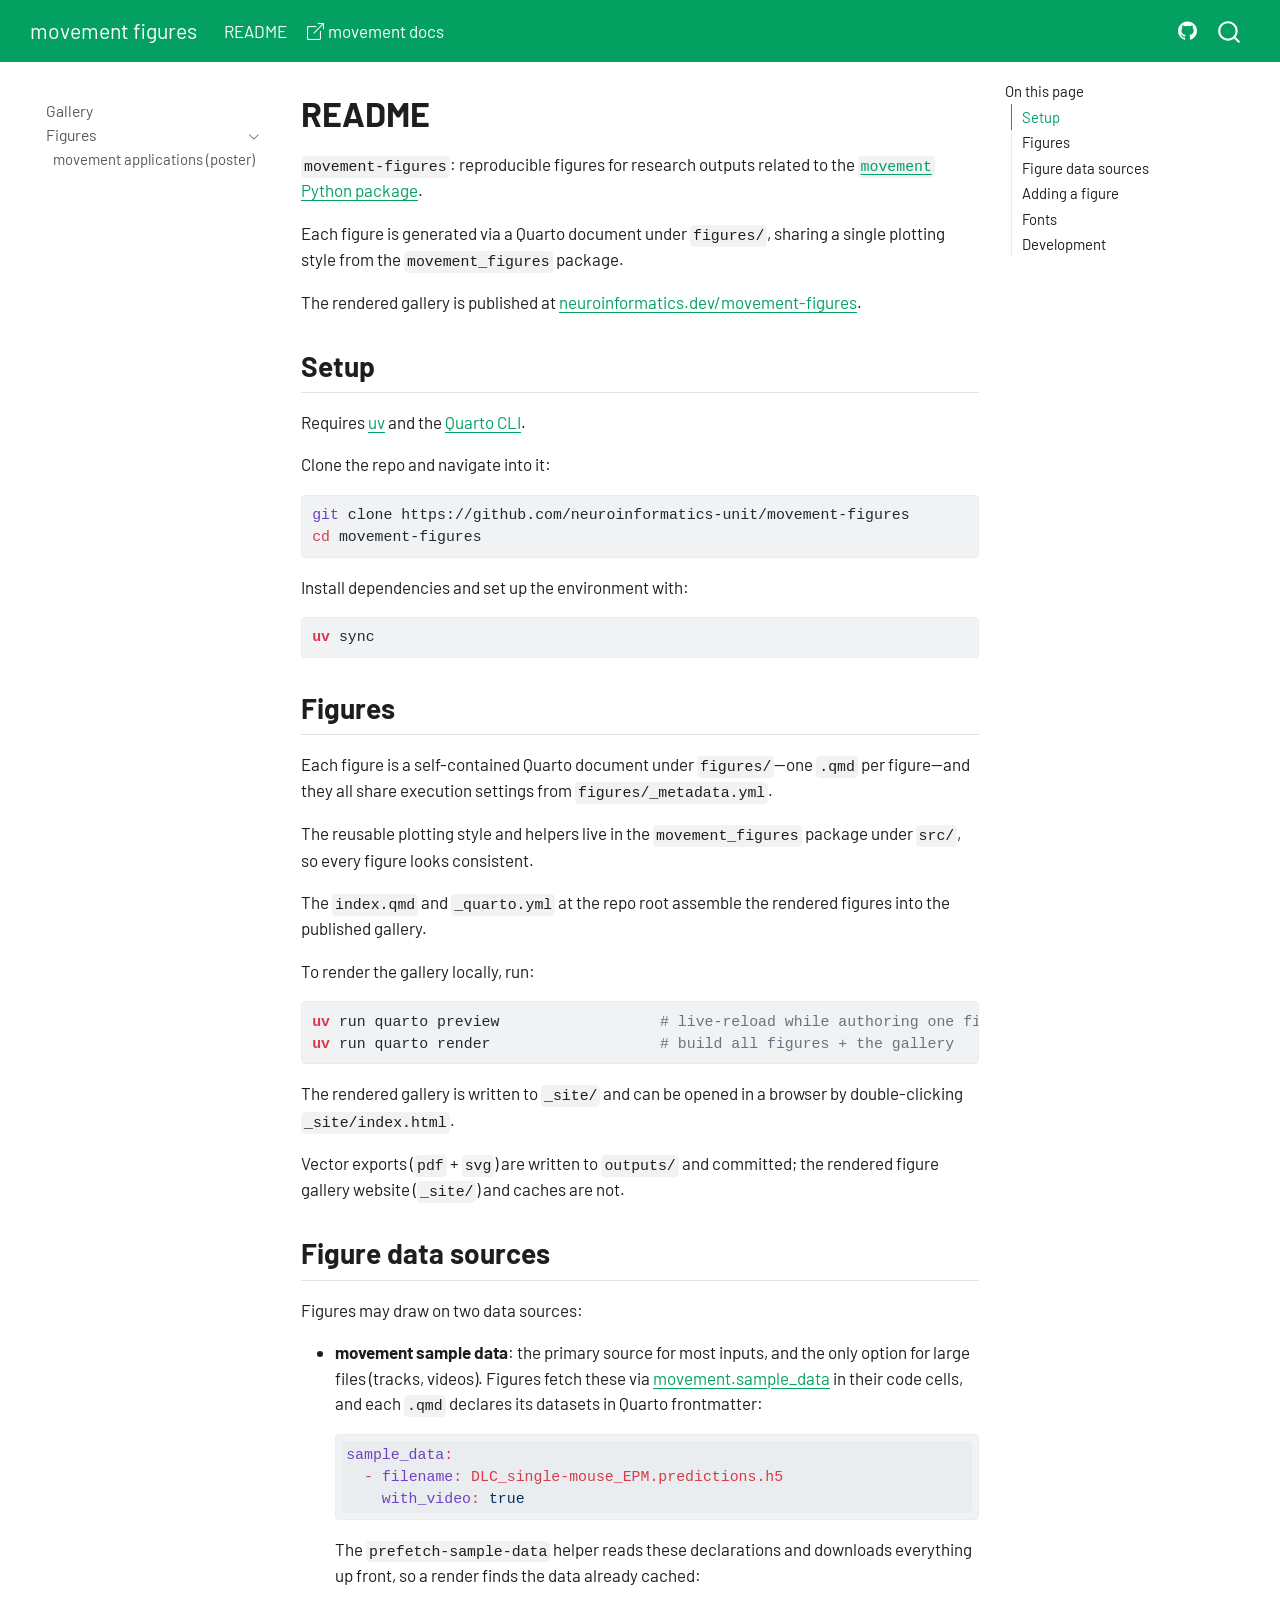
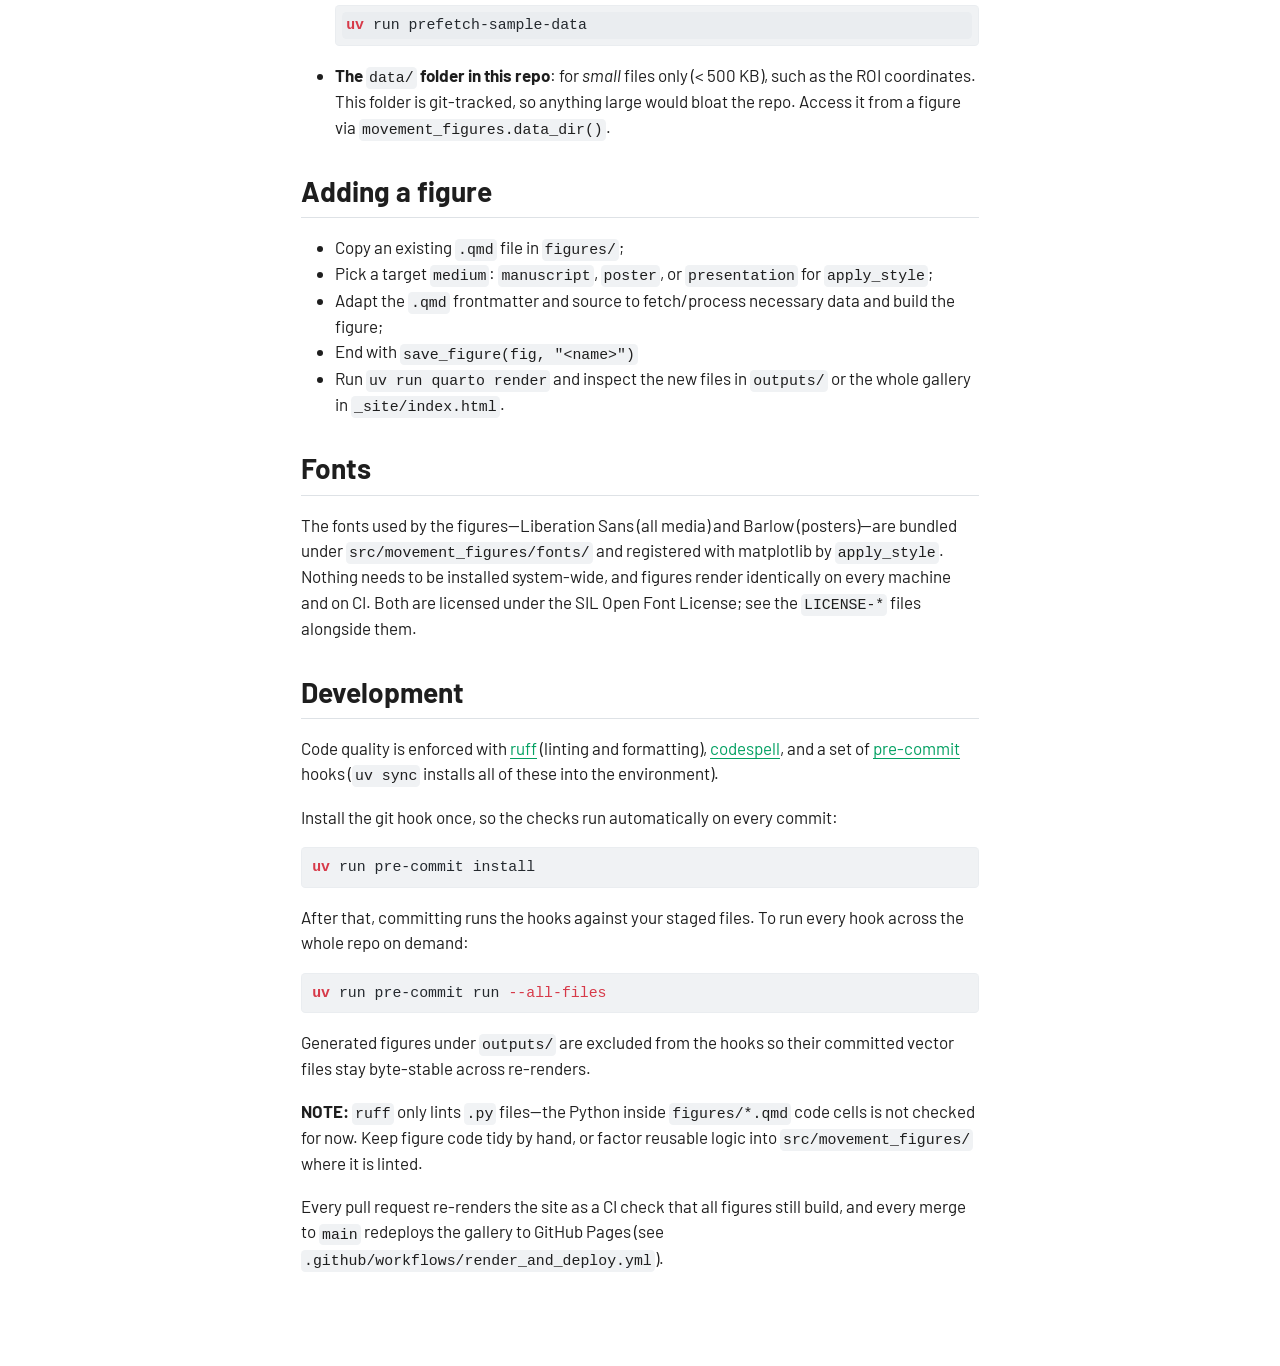
==== readme.html @ 50e4c235 "Built site for gh-pages" ====
<!DOCTYPE html>
<html xmlns="http://www.w3.org/1999/xhtml" lang="en" xml:lang="en"><head>

<meta charset="utf-8">
<meta name="generator" content="quarto-1.9.38">

<meta name="viewport" content="width=device-width, initial-scale=1.0, user-scalable=yes">


<title>README – movement figures</title>
<style>
/* Default styles provided by pandoc.
** See https://pandoc.org/MANUAL.html#variables-for-html for config info.
*/
code{white-space: pre-wrap;}
span.smallcaps{font-variant: small-caps;}
div.columns{display: flex; gap: min(4vw, 1.5em);}
div.column{flex: auto; overflow-x: auto;}
div.hanging-indent{margin-left: 1.5em; text-indent: -1.5em;}
ul.task-list{list-style: none;}
ul.task-list li input[type="checkbox"] {
  width: 0.8em;
  margin: 0 0.8em 0.2em -1em; /* quarto-specific, see https://github.com/quarto-dev/quarto-cli/issues/4556 */ 
  vertical-align: middle;
}
/* CSS for syntax highlighting */
html { -webkit-text-size-adjust: 100%; }
pre > code.sourceCode { white-space: pre; position: relative; }
pre > code.sourceCode > span { display: inline-block; line-height: 1.25; }
pre > code.sourceCode > span:empty { height: 1.2em; }
.sourceCode { overflow: visible; }
code.sourceCode > span { color: inherit; text-decoration: inherit; }
div.sourceCode { margin: 1em 0; }
pre.sourceCode { margin: 0; }
@media screen {
div.sourceCode { overflow: auto; }
}
@media print {
pre > code.sourceCode { white-space: pre-wrap; }
pre > code.sourceCode > span { text-indent: -5em; padding-left: 5em; }
}
pre.numberSource code
  { counter-reset: source-line 0; }
pre.numberSource code > span
  { position: relative; left: -4em; counter-increment: source-line; }
pre.numberSource code > span > a:first-child::before
  { content: counter(source-line);
    position: relative; left: -1em; text-align: right; vertical-align: baseline;
    border: none; display: inline-block;
    -webkit-touch-callout: none; -webkit-user-select: none;
    -khtml-user-select: none; -moz-user-select: none;
    -ms-user-select: none; user-select: none;
    padding: 0 4px; width: 4em;
  }
pre.numberSource { margin-left: 3em;  padding-left: 4px; }
div.sourceCode
  {   }
@media screen {
pre > code.sourceCode > span > a:first-child::before { text-decoration: underline; }
}
</style>


<script src="site_libs/quarto-nav/quarto-nav.js"></script>
<script src="site_libs/quarto-nav/headroom.min.js"></script>
<script src="site_libs/clipboard/clipboard.min.js"></script>
<script src="site_libs/quarto-search/autocomplete.umd.js"></script>
<script src="site_libs/quarto-search/fuse.min.js"></script>
<script src="site_libs/quarto-search/quarto-search.js"></script>
<meta name="quarto:offset" content="./">
<script src="site_libs/quarto-html/quarto.js" type="module"></script>
<script src="site_libs/quarto-html/tabsets/tabsets.js" type="module"></script>
<script src="site_libs/quarto-html/popper.min.js"></script>
<script src="site_libs/quarto-html/tippy.umd.min.js"></script>
<script src="site_libs/quarto-html/anchor.min.js"></script>
<link href="site_libs/quarto-html/tippy.css" rel="stylesheet">
<link href="site_libs/quarto-html/quarto-syntax-highlighting-de63f62b328812d8e578a4d74e282472.css" rel="stylesheet" class="quarto-color-scheme" id="quarto-text-highlighting-styles">
<link href="site_libs/quarto-html/quarto-syntax-highlighting-dark-6b6957c917596b414ec0b78690761e87.css" rel="stylesheet" class="quarto-color-scheme quarto-color-alternate" id="quarto-text-highlighting-styles">
<link href="site_libs/quarto-html/quarto-syntax-highlighting-de63f62b328812d8e578a4d74e282472.css" rel="stylesheet" class="quarto-color-scheme-extra" id="quarto-text-highlighting-styles">
<script src="site_libs/bootstrap/bootstrap.min.js"></script>
<link href="site_libs/bootstrap/bootstrap-icons.css" rel="stylesheet">
<link href="site_libs/bootstrap/bootstrap-08309d23fc8a13302929f31cca1e1339.min.css" rel="stylesheet" append-hash="true" class="quarto-color-scheme" id="quarto-bootstrap" data-mode="light">
<link href="site_libs/bootstrap/bootstrap-dark-f8b01ce3ffc85e4d8cdb125f38d4af74.min.css" rel="stylesheet" append-hash="true" class="quarto-color-scheme quarto-color-alternate" id="quarto-bootstrap" data-mode="light">
<link href="site_libs/bootstrap/bootstrap-08309d23fc8a13302929f31cca1e1339.min.css" rel="stylesheet" append-hash="true" class="quarto-color-scheme-extra" id="quarto-bootstrap" data-mode="light">
<script id="quarto-search-options" type="application/json">{
  "location": "navbar",
  "copy-button": false,
  "collapse-after": 3,
  "panel-placement": "end",
  "type": "overlay",
  "limit": 50,
  "keyboard-shortcut": [
    "f",
    "/",
    "s"
  ],
  "show-item-context": false,
  "language": {
    "search-no-results-text": "No results",
    "search-matching-documents-text": "matching documents",
    "search-copy-link-title": "Copy link to search",
    "search-hide-matches-text": "Hide additional matches",
    "search-more-match-text": "more match in this document",
    "search-more-matches-text": "more matches in this document",
    "search-clear-button-title": "Clear",
    "search-text-placeholder": "",
    "search-detached-cancel-button-title": "Cancel",
    "search-submit-button-title": "Submit",
    "search-label": "Search"
  }
}</script>


<link rel="stylesheet" href="custom.css">
</head>

<body class="nav-sidebar floating nav-fixed quarto-light">

<div id="quarto-search-results"></div>
  <header id="quarto-header" class="headroom fixed-top">
    <nav class="navbar navbar-expand-lg " data-bs-theme="dark">
      <div class="navbar-container container-fluid">
      <div class="navbar-brand-container mx-auto">
    <a class="navbar-brand" href="./index.html">
    <span class="navbar-title">movement figures</span>
    </a>
  </div>
            <div id="quarto-search" class="" title="Search"></div>
          <button class="navbar-toggler" type="button" data-bs-toggle="collapse" data-bs-target="#navbarCollapse" aria-controls="navbarCollapse" role="menu" aria-expanded="false" aria-label="Toggle navigation" onclick="if (window.quartoToggleHeadroom) { window.quartoToggleHeadroom(); }">
  <span class="navbar-toggler-icon"></span>
</button>
          <div class="collapse navbar-collapse" id="navbarCollapse">
            <ul class="navbar-nav navbar-nav-scroll me-auto">
  <li class="nav-item">
    <a class="nav-link active" href="./readme.html" aria-current="page"> 
<span class="menu-text">README</span></a>
  </li>  
  <li class="nav-item">
    <a class="nav-link" href="https://movement.neuroinformatics.dev/"> <i class="bi bi-box-arrow-up-right" role="img">
</i> 
<span class="menu-text">movement docs</span></a>
  </li>  
</ul>
            <ul class="navbar-nav navbar-nav-scroll ms-auto">
  <li class="nav-item compact">
    <a class="nav-link" href="https://github.com/neuroinformatics-unit/movement-figures"> <i class="bi bi-github" role="img" aria-label="GitHub">
</i> 
<span class="menu-text"></span></a>
  </li>  
</ul>
          </div> <!-- /navcollapse -->
            <div class="quarto-navbar-tools">
</div>
      </div> <!-- /container-fluid -->
    </nav>
  <nav class="quarto-secondary-nav">
    <div class="container-fluid d-flex">
      <button type="button" class="quarto-btn-toggle btn" data-bs-toggle="collapse" role="button" data-bs-target=".quarto-sidebar-collapse-item" aria-controls="quarto-sidebar" aria-expanded="false" aria-label="Toggle sidebar navigation" onclick="if (window.quartoToggleHeadroom) { window.quartoToggleHeadroom(); }">
        <i class="bi bi-layout-text-sidebar-reverse"></i>
      </button>
        <nav class="quarto-page-breadcrumbs" aria-label="breadcrumb"><ol class="breadcrumb"><li class="breadcrumb-item">README</li></ol></nav>
        <a class="flex-grow-1" role="navigation" data-bs-toggle="collapse" data-bs-target=".quarto-sidebar-collapse-item" aria-controls="quarto-sidebar" aria-expanded="false" aria-label="Toggle sidebar navigation" onclick="if (window.quartoToggleHeadroom) { window.quartoToggleHeadroom(); }">      
        </a>
    </div>
  </nav>
</header>
<!-- content -->
<div id="quarto-content" class="quarto-container page-columns page-rows-contents page-layout-article page-navbar">
<!-- sidebar -->
  <nav id="quarto-sidebar" class="sidebar collapse collapse-horizontal quarto-sidebar-collapse-item sidebar-navigation floating overflow-auto">
    <div class="sidebar-menu-container"> 
    <ul class="list-unstyled mt-1">
        <li class="sidebar-item">
  <div class="sidebar-item-container"> 
  <a href="./index.html" class="sidebar-item-text sidebar-link">
 <span class="menu-text">Gallery</span></a>
  </div>
</li>
        <li class="sidebar-item sidebar-item-section">
      <div class="sidebar-item-container"> 
            <a class="sidebar-item-text sidebar-link text-start" data-bs-toggle="collapse" data-bs-target="#quarto-sidebar-section-1" role="navigation" aria-expanded="true">
 <span class="menu-text">Figures</span></a>
          <a class="sidebar-item-toggle text-start" data-bs-toggle="collapse" data-bs-target="#quarto-sidebar-section-1" role="navigation" aria-expanded="true" aria-label="Toggle section">
            <i class="bi bi-chevron-right ms-2"></i>
          </a> 
      </div>
      <ul id="quarto-sidebar-section-1" class="collapse list-unstyled sidebar-section depth1 show">  
          <li class="sidebar-item">
  <div class="sidebar-item-container"> 
  <a href="./figures/movement_applications_poster.html" class="sidebar-item-text sidebar-link">
 <span class="menu-text">movement applications (poster)</span></a>
  </div>
</li>
      </ul>
  </li>
    </ul>
    </div>
</nav>
<div id="quarto-sidebar-glass" class="quarto-sidebar-collapse-item" data-bs-toggle="collapse" data-bs-target=".quarto-sidebar-collapse-item"></div>
<!-- margin-sidebar -->
    <div id="quarto-margin-sidebar" class="sidebar margin-sidebar">
        <nav id="TOC" role="doc-toc" class="toc-active">
    <h2 id="toc-title">On this page</h2>
   
  <ul>
  <li><a href="#setup" id="toc-setup" class="nav-link active" data-scroll-target="#setup">Setup</a></li>
  <li><a href="#figures" id="toc-figures" class="nav-link" data-scroll-target="#figures">Figures</a></li>
  <li><a href="#figure-data-sources" id="toc-figure-data-sources" class="nav-link" data-scroll-target="#figure-data-sources">Figure data sources</a></li>
  <li><a href="#adding-a-figure" id="toc-adding-a-figure" class="nav-link" data-scroll-target="#adding-a-figure">Adding a figure</a></li>
  <li><a href="#fonts" id="toc-fonts" class="nav-link" data-scroll-target="#fonts">Fonts</a></li>
  <li><a href="#development" id="toc-development" class="nav-link" data-scroll-target="#development">Development</a></li>
  </ul>
</nav>
    </div>
<!-- main -->
<main class="content" id="quarto-document-content">

<header id="title-block-header" class="quarto-title-block default">
<div class="quarto-title">
<h1 class="title">README</h1>
</div>



<div class="quarto-title-meta">

    
  
    
  </div>
  


</header>


<p><code>movement-figures</code>: reproducible figures for research outputs related to the <a href="https://movement.neuroinformatics.dev/"><code>movement</code> Python package</a>.</p>
<p>Each figure is generated via a Quarto document under <code>figures/</code>, sharing a single plotting style from the <code>movement_figures</code> package.</p>
<p>The rendered gallery is published at <a href="https://neuroinformatics.dev/movement-figures/">neuroinformatics.dev/movement-figures</a>.</p>
<section id="setup" class="level2">
<h2 class="anchored" data-anchor-id="setup">Setup</h2>
<p>Requires <a href="https://docs.astral.sh/uv/">uv</a> and the <a href="https://quarto.org/docs/get-started/">Quarto CLI</a>.</p>
<p>Clone the repo and navigate into it:</p>
<div class="code-copy-outer-scaffold"><div class="sourceCode" id="cb1"><pre class="sourceCode bash code-with-copy"><code class="sourceCode bash"><span id="cb1-1"><a href="#cb1-1" aria-hidden="true" tabindex="-1"></a><span class="fu">git</span> clone https://github.com/neuroinformatics-unit/movement-figures</span>
<span id="cb1-2"><a href="#cb1-2" aria-hidden="true" tabindex="-1"></a><span class="bu">cd</span> movement-figures</span></code></pre></div><button title="Copy to Clipboard" class="code-copy-button"><i class="bi"></i></button></div>
<p>Install dependencies and set up the environment with:</p>
<div class="code-copy-outer-scaffold"><div class="sourceCode" id="cb2"><pre class="sourceCode bash code-with-copy"><code class="sourceCode bash"><span id="cb2-1"><a href="#cb2-1" aria-hidden="true" tabindex="-1"></a><span class="ex">uv</span> sync</span></code></pre></div><button title="Copy to Clipboard" class="code-copy-button"><i class="bi"></i></button></div>
</section>
<section id="figures" class="level2">
<h2 class="anchored" data-anchor-id="figures">Figures</h2>
<p>Each figure is a self-contained Quarto document under <code>figures/</code>—one <code>.qmd</code> per figure—and they all share execution settings from <code>figures/_metadata.yml</code>.</p>
<p>The reusable plotting style and helpers live in the <code>movement_figures</code> package under <code>src/</code>, so every figure looks consistent.</p>
<p>The <code>index.qmd</code> and <code>_quarto.yml</code> at the repo root assemble the rendered figures into the published gallery.</p>
<p>To render the gallery locally, run:</p>
<div class="code-copy-outer-scaffold"><div class="sourceCode" id="cb3"><pre class="sourceCode bash code-with-copy"><code class="sourceCode bash"><span id="cb3-1"><a href="#cb3-1" aria-hidden="true" tabindex="-1"></a><span class="ex">uv</span> run quarto preview                  <span class="co"># live-reload while authoring one figure</span></span>
<span id="cb3-2"><a href="#cb3-2" aria-hidden="true" tabindex="-1"></a><span class="ex">uv</span> run quarto render                   <span class="co"># build all figures + the gallery</span></span></code></pre></div><button title="Copy to Clipboard" class="code-copy-button"><i class="bi"></i></button></div>
<p>The rendered gallery is written to <code>_site/</code> and can be opened in a browser by double-clicking <code>_site/index.html</code>.</p>
<p>Vector exports (<code>pdf</code> + <code>svg</code>) are written to <code>outputs/</code> and committed; the rendered figure gallery website (<code>_site/</code>) and caches are not.</p>
</section>
<section id="figure-data-sources" class="level2">
<h2 class="anchored" data-anchor-id="figure-data-sources">Figure data sources</h2>
<p>Figures may draw on two data sources:</p>
<ul>
<li><p><strong>movement sample data</strong>: the primary source for most inputs, and the only option for large files (tracks, videos). Figures fetch these via <a href="https://movement.neuroinformatics.dev/latest/api/movement.sample_data.html">movement.sample_data</a> in their code cells, and each <code>.qmd</code> declares its datasets in Quarto frontmatter:</p>
<div class="code-copy-outer-scaffold"><div class="sourceCode" id="cb4"><pre class="sourceCode yaml code-with-copy"><code class="sourceCode yaml"><span id="cb4-1"><a href="#cb4-1" aria-hidden="true" tabindex="-1"></a><span class="fu">sample_data</span><span class="kw">:</span></span>
<span id="cb4-2"><a href="#cb4-2" aria-hidden="true" tabindex="-1"></a><span class="at">  </span><span class="kw">-</span><span class="at"> </span><span class="fu">filename</span><span class="kw">:</span><span class="at"> DLC_single-mouse_EPM.predictions.h5</span></span>
<span id="cb4-3"><a href="#cb4-3" aria-hidden="true" tabindex="-1"></a><span class="at">    </span><span class="fu">with_video</span><span class="kw">:</span><span class="at"> </span><span class="ch">true</span></span></code></pre></div><button title="Copy to Clipboard" class="code-copy-button"><i class="bi"></i></button></div>
<p>The <code>prefetch-sample-data</code> helper reads these declarations and downloads everything up front, so a render finds the data already cached:</p>
<div class="code-copy-outer-scaffold"><div class="sourceCode" id="cb5"><pre class="sourceCode bash code-with-copy"><code class="sourceCode bash"><span id="cb5-1"><a href="#cb5-1" aria-hidden="true" tabindex="-1"></a><span class="ex">uv</span> run prefetch-sample-data</span></code></pre></div><button title="Copy to Clipboard" class="code-copy-button"><i class="bi"></i></button></div></li>
<li><p><strong>The <code>data/</code> folder in this repo</strong>: for <em>small</em> files only (&lt; 500 KB), such as the ROI coordinates. This folder is git-tracked, so anything large would bloat the repo. Access it from a figure via <code>movement_figures.data_dir()</code>.</p></li>
</ul>
</section>
<section id="adding-a-figure" class="level2">
<h2 class="anchored" data-anchor-id="adding-a-figure">Adding a figure</h2>
<ul>
<li>Copy an existing <code>.qmd</code> file in <code>figures/</code>;</li>
<li>Pick a target <code>medium</code>: <code>manuscript</code>, <code>poster</code>, or <code>presentation</code> for <code>apply_style</code>;</li>
<li>Adapt the <code>.qmd</code> frontmatter and source to fetch/process necessary data and build the figure;</li>
<li>End with <code>save_figure(fig, "&lt;name&gt;")</code></li>
<li>Run <code>uv run quarto render</code> and inspect the new files in <code>outputs/</code> or the whole gallery in <code>_site/index.html</code>.</li>
</ul>
</section>
<section id="fonts" class="level2">
<h2 class="anchored" data-anchor-id="fonts">Fonts</h2>
<p>The fonts used by the figures—Liberation Sans (all media) and Barlow (posters)—are bundled under <code>src/movement_figures/fonts/</code> and registered with matplotlib by <code>apply_style</code>. Nothing needs to be installed system-wide, and figures render identically on every machine and on CI. Both are licensed under the SIL Open Font License; see the <code>LICENSE-*</code> files alongside them.</p>
</section>
<section id="development" class="level2">
<h2 class="anchored" data-anchor-id="development">Development</h2>
<p>Code quality is enforced with <a href="https://docs.astral.sh/ruff/">ruff</a> (linting and formatting), <a href="https://github.com/codespell-project/codespell">codespell</a>, and a set of <a href="https://pre-commit.com/">pre-commit</a> hooks (<code>uv sync</code> installs all of these into the environment).</p>
<p>Install the git hook once, so the checks run automatically on every commit:</p>
<div class="code-copy-outer-scaffold"><div class="sourceCode" id="cb6"><pre class="sourceCode bash code-with-copy"><code class="sourceCode bash"><span id="cb6-1"><a href="#cb6-1" aria-hidden="true" tabindex="-1"></a><span class="ex">uv</span> run pre-commit install</span></code></pre></div><button title="Copy to Clipboard" class="code-copy-button"><i class="bi"></i></button></div>
<p>After that, committing runs the hooks against your staged files. To run every hook across the whole repo on demand:</p>
<div class="code-copy-outer-scaffold"><div class="sourceCode" id="cb7"><pre class="sourceCode bash code-with-copy"><code class="sourceCode bash"><span id="cb7-1"><a href="#cb7-1" aria-hidden="true" tabindex="-1"></a><span class="ex">uv</span> run pre-commit run <span class="at">--all-files</span></span></code></pre></div><button title="Copy to Clipboard" class="code-copy-button"><i class="bi"></i></button></div>
<p>Generated figures under <code>outputs/</code> are excluded from the hooks so their committed vector files stay byte-stable across re-renders.</p>
<p><strong>NOTE:</strong> <code>ruff</code> only lints <code>.py</code> files—the Python inside <code>figures/*.qmd</code> code cells is not checked for now. Keep figure code tidy by hand, or factor reusable logic into <code>src/movement_figures/</code> where it is linted.</p>
<p>Every pull request re-renders the site as a CI check that all figures still build, and every merge to <code>main</code> redeploys the gallery to GitHub Pages (see <code>.github/workflows/render_and_deploy.yml</code>).</p>


</section>

</main> <!-- /main -->
<script id="quarto-html-after-body" type="application/javascript">
  window.document.addEventListener("DOMContentLoaded", function (event) {
    const icon = "";
    const anchorJS = new window.AnchorJS();
    anchorJS.options = {
      placement: 'right',
      icon: icon
    };
    anchorJS.add('.anchored');
    const isCodeAnnotation = (el) => {
      for (const clz of el.classList) {
        if (clz.startsWith('code-annotation-')) {                     
          return true;
        }
      }
      return false;
    }
    const onCopySuccess = function(e) {
      // button target
      const button = e.trigger;
      // don't keep focus
      button.blur();
      // flash "checked"
      button.classList.add('code-copy-button-checked');
      var currentTitle = button.getAttribute("title");
      button.setAttribute("title", "Copied!");
      let tooltip;
      if (window.bootstrap) {
        button.setAttribute("data-bs-toggle", "tooltip");
        button.setAttribute("data-bs-placement", "left");
        button.setAttribute("data-bs-title", "Copied!");
        tooltip = new bootstrap.Tooltip(button, 
          { trigger: "manual", 
            customClass: "code-copy-button-tooltip",
            offset: [0, -8]});
        tooltip.show();    
      }
      setTimeout(function() {
        if (tooltip) {
          tooltip.hide();
          button.removeAttribute("data-bs-title");
          button.removeAttribute("data-bs-toggle");
          button.removeAttribute("data-bs-placement");
        }
        button.setAttribute("title", currentTitle);
        button.classList.remove('code-copy-button-checked');
      }, 1000);
      // clear code selection
      e.clearSelection();
    }
    const getTextToCopy = function(trigger) {
      const outerScaffold = trigger.parentElement.cloneNode(true);
      const codeEl = outerScaffold.querySelector('code');
      for (const childEl of codeEl.children) {
        if (isCodeAnnotation(childEl)) {
          childEl.remove();
        }
      }
      return codeEl.innerText;
    }
    const clipboard = new window.ClipboardJS('.code-copy-button:not([data-in-quarto-modal])', {
      text: getTextToCopy
    });
    clipboard.on('success', onCopySuccess);
    if (window.document.getElementById('quarto-embedded-source-code-modal')) {
      const clipboardModal = new window.ClipboardJS('.code-copy-button[data-in-quarto-modal]', {
        text: getTextToCopy,
        container: window.document.getElementById('quarto-embedded-source-code-modal')
      });
      clipboardModal.on('success', onCopySuccess);
    }
      var localhostRegex = new RegExp(/^(?:http|https):\/\/localhost\:?[0-9]*\//);
      var mailtoRegex = new RegExp(/^mailto:/);
        var filterRegex = new RegExp('/' + window.location.host + '/');
      var isInternal = (href) => {
          return filterRegex.test(href) || localhostRegex.test(href) || mailtoRegex.test(href);
      }
      // Inspect non-navigation links and adorn them if external
     var links = window.document.querySelectorAll('a[href]:not(.nav-link):not(.navbar-brand):not(.toc-action):not(.sidebar-link):not(.sidebar-item-toggle):not(.pagination-link):not(.no-external):not([aria-hidden]):not(.dropdown-item):not(.quarto-navigation-tool):not(.about-link)');
      for (var i=0; i<links.length; i++) {
        const link = links[i];
        if (!isInternal(link.href)) {
          // undo the damage that might have been done by quarto-nav.js in the case of
          // links that we want to consider external
          if (link.dataset.originalHref !== undefined) {
            link.href = link.dataset.originalHref;
          }
        }
      }
    function tippyHover(el, contentFn, onTriggerFn, onUntriggerFn) {
      const config = {
        allowHTML: true,
        maxWidth: 500,
        delay: 100,
        arrow: false,
        appendTo: function(el) {
            return el.parentElement;
        },
        interactive: true,
        interactiveBorder: 10,
        theme: 'quarto',
        placement: 'bottom-start',
      };
      if (contentFn) {
        config.content = contentFn;
      }
      if (onTriggerFn) {
        config.onTrigger = onTriggerFn;
      }
      if (onUntriggerFn) {
        config.onUntrigger = onUntriggerFn;
      }
      window.tippy(el, config); 
    }
    const noterefs = window.document.querySelectorAll('a[role="doc-noteref"]');
    for (var i=0; i<noterefs.length; i++) {
      const ref = noterefs[i];
      tippyHover(ref, function() {
        // use id or data attribute instead here
        let href = ref.getAttribute('data-footnote-href') || ref.getAttribute('href');
        try { href = new URL(href).hash; } catch {}
        const id = href.replace(/^#\/?/, "");
        const note = window.document.getElementById(id);
        if (note) {
          return note.innerHTML;
        } else {
          return "";
        }
      });
    }
    const xrefs = window.document.querySelectorAll('a.quarto-xref');
    const processXRef = (id, note) => {
      // Strip column container classes
      const stripColumnClz = (el) => {
        el.classList.remove("page-full", "page-columns");
        if (el.children) {
          for (const child of el.children) {
            stripColumnClz(child);
          }
        }
      }
      stripColumnClz(note)
      if (id === null || id.startsWith('sec-')) {
        // Special case sections, only their first couple elements
        const container = document.createElement("div");
        if (note.children && note.children.length > 2) {
          container.appendChild(note.children[0].cloneNode(true));
          for (let i = 1; i < note.children.length; i++) {
            const child = note.children[i];
            if (child.tagName === "P" && child.innerText === "") {
              continue;
            } else {
              container.appendChild(child.cloneNode(true));
              break;
            }
          }
          if (window.Quarto?.typesetMath) {
            window.Quarto.typesetMath(container);
          }
          return container.innerHTML
        } else {
          if (window.Quarto?.typesetMath) {
            window.Quarto.typesetMath(note);
          }
          return note.innerHTML;
        }
      } else {
        // Remove any anchor links if they are present
        const anchorLink = note.querySelector('a.anchorjs-link');
        if (anchorLink) {
          anchorLink.remove();
        }
        if (window.Quarto?.typesetMath) {
          window.Quarto.typesetMath(note);
        }
        if (note.classList.contains("callout")) {
          return note.outerHTML;
        } else {
          return note.innerHTML;
        }
      }
    }
    for (var i=0; i<xrefs.length; i++) {
      const xref = xrefs[i];
      tippyHover(xref, undefined, function(instance) {
        instance.disable();
        let url = xref.getAttribute('href');
        let hash = undefined; 
        if (url.startsWith('#')) {
          hash = url;
        } else {
          try { hash = new URL(url).hash; } catch {}
        }
        if (hash) {
          const id = hash.replace(/^#\/?/, "");
          const note = window.document.getElementById(id);
          if (note !== null) {
            try {
              const html = processXRef(id, note.cloneNode(true));
              instance.setContent(html);
            } finally {
              instance.enable();
              instance.show();
            }
          } else {
            // See if we can fetch this
            fetch(url.split('#')[0])
            .then(res => res.text())
            .then(html => {
              const parser = new DOMParser();
              const htmlDoc = parser.parseFromString(html, "text/html");
              const note = htmlDoc.getElementById(id);
              if (note !== null) {
                const html = processXRef(id, note);
                instance.setContent(html);
              } 
            }).finally(() => {
              instance.enable();
              instance.show();
            });
          }
        } else {
          // See if we can fetch a full url (with no hash to target)
          // This is a special case and we should probably do some content thinning / targeting
          fetch(url)
          .then(res => res.text())
          .then(html => {
            const parser = new DOMParser();
            const htmlDoc = parser.parseFromString(html, "text/html");
            const note = htmlDoc.querySelector('main.content');
            if (note !== null) {
              // This should only happen for chapter cross references
              // (since there is no id in the URL)
              // remove the first header
              if (note.children.length > 0 && note.children[0].tagName === "HEADER") {
                note.children[0].remove();
              }
              const html = processXRef(null, note);
              instance.setContent(html);
            } 
          }).finally(() => {
            instance.enable();
            instance.show();
          });
        }
      }, function(instance) {
      });
    }
        let selectedAnnoteEl;
        const selectorForAnnotation = ( cell, annotation) => {
          let cellAttr = 'data-code-cell="' + cell + '"';
          let lineAttr = 'data-code-annotation="' +  annotation + '"';
          const selector = 'span[' + cellAttr + '][' + lineAttr + ']';
          return selector;
        }
        const selectCodeLines = (annoteEl) => {
          const doc = window.document;
          const targetCell = annoteEl.getAttribute("data-target-cell");
          const targetAnnotation = annoteEl.getAttribute("data-target-annotation");
          const annoteSpan = window.document.querySelector(selectorForAnnotation(targetCell, targetAnnotation));
          const lines = annoteSpan.getAttribute("data-code-lines").split(",");
          const lineIds = lines.map((line) => {
            return targetCell + "-" + line;
          })
          let top = null;
          let height = null;
          let parent = null;
          if (lineIds.length > 0) {
              //compute the position of the single el (top and bottom and make a div)
              const el = window.document.getElementById(lineIds[0]);
              top = el.offsetTop;
              height = el.offsetHeight;
              parent = el.parentElement.parentElement;
            if (lineIds.length > 1) {
              const lastEl = window.document.getElementById(lineIds[lineIds.length - 1]);
              const bottom = lastEl.offsetTop + lastEl.offsetHeight;
              height = bottom - top;
            }
            if (top !== null && height !== null && parent !== null) {
              // cook up a div (if necessary) and position it 
              let div = window.document.getElementById("code-annotation-line-highlight");
              if (div === null) {
                div = window.document.createElement("div");
                div.setAttribute("id", "code-annotation-line-highlight");
                div.style.position = 'absolute';
                parent.appendChild(div);
              }
              div.style.top = top - 2 + "px";
              div.style.height = height + 4 + "px";
              div.style.left = 0;
              let gutterDiv = window.document.getElementById("code-annotation-line-highlight-gutter");
              if (gutterDiv === null) {
                gutterDiv = window.document.createElement("div");
                gutterDiv.setAttribute("id", "code-annotation-line-highlight-gutter");
                gutterDiv.style.position = 'absolute';
                const codeCell = window.document.getElementById(targetCell);
                const gutter = codeCell.querySelector('.code-annotation-gutter');
                gutter.appendChild(gutterDiv);
              }
              gutterDiv.style.top = top - 2 + "px";
              gutterDiv.style.height = height + 4 + "px";
            }
            selectedAnnoteEl = annoteEl;
          }
        };
        const unselectCodeLines = () => {
          const elementsIds = ["code-annotation-line-highlight", "code-annotation-line-highlight-gutter"];
          elementsIds.forEach((elId) => {
            const div = window.document.getElementById(elId);
            if (div) {
              div.remove();
            }
          });
          selectedAnnoteEl = undefined;
        };
          // Handle positioning of the toggle
      window.addEventListener(
        "resize",
        throttle(() => {
          elRect = undefined;
          if (selectedAnnoteEl) {
            selectCodeLines(selectedAnnoteEl);
          }
        }, 10)
      );
      function throttle(fn, ms) {
      let throttle = false;
      let timer;
        return (...args) => {
          if(!throttle) { // first call gets through
              fn.apply(this, args);
              throttle = true;
          } else { // all the others get throttled
              if(timer) clearTimeout(timer); // cancel #2
              timer = setTimeout(() => {
                fn.apply(this, args);
                timer = throttle = false;
              }, ms);
          }
        };
      }
        // Attach click handler to the DT
        const annoteDls = window.document.querySelectorAll('dt[data-target-cell]');
        for (const annoteDlNode of annoteDls) {
          annoteDlNode.addEventListener('click', (event) => {
            const clickedEl = event.target;
            if (clickedEl !== selectedAnnoteEl) {
              unselectCodeLines();
              const activeEl = window.document.querySelector('dt[data-target-cell].code-annotation-active');
              if (activeEl) {
                activeEl.classList.remove('code-annotation-active');
              }
              selectCodeLines(clickedEl);
              clickedEl.classList.add('code-annotation-active');
            } else {
              // Unselect the line
              unselectCodeLines();
              clickedEl.classList.remove('code-annotation-active');
            }
          });
        }
    const findCites = (el) => {
      const parentEl = el.parentElement;
      if (parentEl) {
        const cites = parentEl.dataset.cites;
        if (cites) {
          return {
            el,
            cites: cites.split(' ')
          };
        } else {
          return findCites(el.parentElement)
        }
      } else {
        return undefined;
      }
    };
    var bibliorefs = window.document.querySelectorAll('a[role="doc-biblioref"]');
    for (var i=0; i<bibliorefs.length; i++) {
      const ref = bibliorefs[i];
      const citeInfo = findCites(ref);
      if (citeInfo) {
        tippyHover(citeInfo.el, function() {
          var popup = window.document.createElement('div');
          citeInfo.cites.forEach(function(cite) {
            var citeDiv = window.document.createElement('div');
            citeDiv.classList.add('hanging-indent');
            citeDiv.classList.add('csl-entry');
            var biblioDiv = window.document.getElementById('ref-' + cite);
            if (biblioDiv) {
              citeDiv.innerHTML = biblioDiv.innerHTML;
            }
            popup.appendChild(citeDiv);
          });
          return popup.innerHTML;
        });
      }
    }
  });
  </script>
</div> <!-- /content -->




</body></html>
---- site_libs/quarto-html/tippy.css ----
.tippy-box[data-animation=fade][data-state=hidden]{opacity:0}[data-tippy-root]{max-width:calc(100vw - 10px)}.tippy-box{position:relative;background-color:#333;color:#fff;border-radius:4px;font-size:14px;line-height:1.4;white-space:normal;outline:0;transition-property:transform,visibility,opacity}.tippy-box[data-placement^=top]>.tippy-arrow{bottom:0}.tippy-box[data-placement^=top]>.tippy-arrow:before{bottom:-7px;left:0;border-width:8px 8px 0;border-top-color:initial;transform-origin:center top}.tippy-box[data-placement^=bottom]>.tippy-arrow{top:0}.tippy-box[data-placement^=bottom]>.tippy-arrow:before{top:-7px;left:0;border-width:0 8px 8px;border-bottom-color:initial;transform-origin:center bottom}.tippy-box[data-placement^=left]>.tippy-arrow{right:0}.tippy-box[data-placement^=left]>.tippy-arrow:before{border-width:8px 0 8px 8px;border-left-color:initial;right:-7px;transform-origin:center left}.tippy-box[data-placement^=right]>.tippy-arrow{left:0}.tippy-box[data-placement^=right]>.tippy-arrow:before{left:-7px;border-width:8px 8px 8px 0;border-right-color:initial;transform-origin:center right}.tippy-box[data-inertia][data-state=visible]{transition-timing-function:cubic-bezier(.54,1.5,.38,1.11)}.tippy-arrow{width:16px;height:16px;color:#333}.tippy-arrow:before{content:"";position:absolute;border-color:transparent;border-style:solid}.tippy-content{position:relative;padding:5px 9px;z-index:1}
---- site_libs/quarto-html/quarto-syntax-highlighting-de63f62b328812d8e578a4d74e282472.css ----
/* quarto syntax highlight colors */
:root {
  --quarto-hl-al-color: #ff5555;
  --quarto-hl-an-color: #6a737d;
  --quarto-hl-at-color: #d73a49;
  --quarto-hl-bn-color: #005cc5;
  --quarto-hl-bu-color: #d73a49;
  --quarto-hl-ch-color: #032f62;
  --quarto-hl-co-color: #6a737d;
  --quarto-hl-cv-color: #6a737d;
  --quarto-hl-cn-color: #005cc5;
  --quarto-hl-cf-color: #d73a49;
  --quarto-hl-dt-color: #d73a49;
  --quarto-hl-dv-color: #005cc5;
  --quarto-hl-do-color: #6a737d;
  --quarto-hl-er-color: #ff5555;
  --quarto-hl-ex-color: #d73a49;
  --quarto-hl-fl-color: #005cc5;
  --quarto-hl-fu-color: #6f42c1;
  --quarto-hl-im-color: #032f62;
  --quarto-hl-in-color: #6a737d;
  --quarto-hl-kw-color: #d73a49;
  --quarto-hl-op-color: #24292e;
  --quarto-hl-pp-color: #d73a49;
  --quarto-hl-re-color: #6a737d;
  --quarto-hl-sc-color: #005cc5;
  --quarto-hl-ss-color: #032f62;
  --quarto-hl-st-color: #032f62;
  --quarto-hl-va-color: #e36209;
  --quarto-hl-vs-color: #032f62;
  --quarto-hl-wa-color: #ff5555;
}

/* other quarto variables */
:root {
  --quarto-font-monospace: SFMono-Regular, Menlo, Monaco, Consolas, "Liberation Mono", "Courier New", monospace;
}

/* syntax highlight based on Pandoc's rules */
pre > code.sourceCode > span {
  color: #24292e;
}

code.sourceCode > span {
  color: #24292e;
}

div.sourceCode,
div.sourceCode pre.sourceCode {
  color: #24292e;
}

/* Normal */
code span {
  color: #24292e;
}

/* Alert */
code span.al {
  font-weight: bold;
  color: #ff5555;
}

/* Annotation */
code span.an {
  color: #6a737d;
}

/* Attribute */
code span.at {
  color: #d73a49;
}

/* BaseN */
code span.bn {
  color: #005cc5;
}

/* BuiltIn */
code span.bu {
  color: #d73a49;
}

/* ControlFlow */
code span.cf {
  color: #d73a49;
}

/* Char */
code span.ch {
  color: #032f62;
}

/* Constant */
code span.cn {
  color: #005cc5;
}

/* Comment */
code span.co {
  color: #6a737d;
}

/* CommentVar */
code span.cv {
  color: #6a737d;
}

/* Documentation */
code span.do {
  color: #6a737d;
}

/* DataType */
code span.dt {
  color: #d73a49;
}

/* DecVal */
code span.dv {
  color: #005cc5;
}

/* Error */
code span.er {
  color: #ff5555;
  text-decoration: underline;
}

/* Extension */
code span.ex {
  font-weight: bold;
  color: #d73a49;
}

/* Float */
code span.fl {
  color: #005cc5;
}

/* Function */
code span.fu {
  color: #6f42c1;
}

/* Import */
code span.im {
  color: #032f62;
}

/* Information */
code span.in {
  color: #6a737d;
}

/* Keyword */
code span.kw {
  color: #d73a49;
}

/* Operator */
code span.op {
  color: #24292e;
}

/* Preprocessor */
code span.pp {
  color: #d73a49;
}

/* RegionMarker */
code span.re {
  color: #6a737d;
}

/* SpecialChar */
code span.sc {
  color: #005cc5;
}

/* SpecialString */
code span.ss {
  color: #032f62;
}

/* String */
code span.st {
  color: #032f62;
}

/* Variable */
code span.va {
  color: #e36209;
}

/* VerbatimString */
code span.vs {
  color: #032f62;
}

/* Warning */
code span.wa {
  color: #ff5555;
}

.prevent-inlining {
  content: "</";
}

/*# sourceMappingURL=e073dde7d9be180d5cbafa952671d6f8.css.map */
---- site_libs/quarto-html/quarto-syntax-highlighting-dark-6b6957c917596b414ec0b78690761e87.css ----
/* quarto syntax highlight colors */
:root {
  --quarto-hl-al-color: #ff5555;
  --quarto-hl-an-color: #6a737d;
  --quarto-hl-at-color: #f97583;
  --quarto-hl-bn-color: #79b8ff;
  --quarto-hl-bu-color: #f97583;
  --quarto-hl-ch-color: #9ecbff;
  --quarto-hl-co-color: #6a737d;
  --quarto-hl-cv-color: #6a737d;
  --quarto-hl-cn-color: #79b8ff;
  --quarto-hl-cf-color: #f97583;
  --quarto-hl-dt-color: #f97583;
  --quarto-hl-dv-color: #79b8ff;
  --quarto-hl-do-color: #6a737d;
  --quarto-hl-er-color: #ff5555;
  --quarto-hl-ex-color: #f97583;
  --quarto-hl-fl-color: #79b8ff;
  --quarto-hl-fu-color: #b392f0;
  --quarto-hl-im-color: #9ecbff;
  --quarto-hl-in-color: #6a737d;
  --quarto-hl-kw-color: #f97583;
  --quarto-hl-op-color: #e1e4e8;
  --quarto-hl-pp-color: #f97583;
  --quarto-hl-re-color: #6a737d;
  --quarto-hl-sc-color: #79b8ff;
  --quarto-hl-ss-color: #9ecbff;
  --quarto-hl-st-color: #9ecbff;
  --quarto-hl-va-color: #ffab70;
  --quarto-hl-vs-color: #9ecbff;
  --quarto-hl-wa-color: #ff5555;
}

/* other quarto variables */
:root {
  --quarto-font-monospace: SFMono-Regular, Menlo, Monaco, Consolas, "Liberation Mono", "Courier New", monospace;
}

/* syntax highlight based on Pandoc's rules */
pre > code.sourceCode > span {
  color: #e1e4e8;
}

code.sourceCode > span {
  color: #e1e4e8;
}

div.sourceCode,
div.sourceCode pre.sourceCode {
  color: #e1e4e8;
}

/* Normal */
code span {
  color: #e1e4e8;
}

/* Alert */
code span.al {
  font-weight: bold;
  color: #ff5555;
}

/* Annotation */
code span.an {
  color: #6a737d;
}

/* Attribute */
code span.at {
  color: #f97583;
}

/* BaseN */
code span.bn {
  color: #79b8ff;
}

/* BuiltIn */
code span.bu {
  color: #f97583;
}

/* ControlFlow */
code span.cf {
  color: #f97583;
}

/* Char */
code span.ch {
  color: #9ecbff;
}

/* Constant */
code span.cn {
  color: #79b8ff;
}

/* Comment */
code span.co {
  color: #6a737d;
}

/* CommentVar */
code span.cv {
  color: #6a737d;
}

/* Documentation */
code span.do {
  color: #6a737d;
}

/* DataType */
code span.dt {
  color: #f97583;
}

/* DecVal */
code span.dv {
  color: #79b8ff;
}

/* Error */
code span.er {
  color: #ff5555;
  text-decoration: underline;
}

/* Extension */
code span.ex {
  font-weight: bold;
  color: #f97583;
}

/* Float */
code span.fl {
  color: #79b8ff;
}

/* Function */
code span.fu {
  color: #b392f0;
}

/* Import */
code span.im {
  color: #9ecbff;
}

/* Information */
code span.in {
  color: #6a737d;
}

/* Keyword */
code span.kw {
  color: #f97583;
}

/* Operator */
code span.op {
  color: #e1e4e8;
}

/* Preprocessor */
code span.pp {
  color: #f97583;
}

/* RegionMarker */
code span.re {
  color: #6a737d;
}

/* SpecialChar */
code span.sc {
  color: #79b8ff;
}

/* SpecialString */
code span.ss {
  color: #9ecbff;
}

/* String */
code span.st {
  color: #9ecbff;
}

/* Variable */
code span.va {
  color: #ffab70;
}

/* VerbatimString */
code span.vs {
  color: #9ecbff;
}

/* Warning */
code span.wa {
  color: #ff5555;
}

.prevent-inlining {
  content: "</";
}

/*# sourceMappingURL=63994cfe4e031b08dc03516c8cd81578.css.map */
---- site_libs/quarto-html/quarto-syntax-highlighting-de63f62b328812d8e578a4d74e282472.css ----
/* quarto syntax highlight colors */
:root {
  --quarto-hl-al-color: #ff5555;
  --quarto-hl-an-color: #6a737d;
  --quarto-hl-at-color: #d73a49;
  --quarto-hl-bn-color: #005cc5;
  --quarto-hl-bu-color: #d73a49;
  --quarto-hl-ch-color: #032f62;
  --quarto-hl-co-color: #6a737d;
  --quarto-hl-cv-color: #6a737d;
  --quarto-hl-cn-color: #005cc5;
  --quarto-hl-cf-color: #d73a49;
  --quarto-hl-dt-color: #d73a49;
  --quarto-hl-dv-color: #005cc5;
  --quarto-hl-do-color: #6a737d;
  --quarto-hl-er-color: #ff5555;
  --quarto-hl-ex-color: #d73a49;
  --quarto-hl-fl-color: #005cc5;
  --quarto-hl-fu-color: #6f42c1;
  --quarto-hl-im-color: #032f62;
  --quarto-hl-in-color: #6a737d;
  --quarto-hl-kw-color: #d73a49;
  --quarto-hl-op-color: #24292e;
  --quarto-hl-pp-color: #d73a49;
  --quarto-hl-re-color: #6a737d;
  --quarto-hl-sc-color: #005cc5;
  --quarto-hl-ss-color: #032f62;
  --quarto-hl-st-color: #032f62;
  --quarto-hl-va-color: #e36209;
  --quarto-hl-vs-color: #032f62;
  --quarto-hl-wa-color: #ff5555;
}

/* other quarto variables */
:root {
  --quarto-font-monospace: SFMono-Regular, Menlo, Monaco, Consolas, "Liberation Mono", "Courier New", monospace;
}

/* syntax highlight based on Pandoc's rules */
pre > code.sourceCode > span {
  color: #24292e;
}

code.sourceCode > span {
  color: #24292e;
}

div.sourceCode,
div.sourceCode pre.sourceCode {
  color: #24292e;
}

/* Normal */
code span {
  color: #24292e;
}

/* Alert */
code span.al {
  font-weight: bold;
  color: #ff5555;
}

/* Annotation */
code span.an {
  color: #6a737d;
}

/* Attribute */
code span.at {
  color: #d73a49;
}

/* BaseN */
code span.bn {
  color: #005cc5;
}

/* BuiltIn */
code span.bu {
  color: #d73a49;
}

/* ControlFlow */
code span.cf {
  color: #d73a49;
}

/* Char */
code span.ch {
  color: #032f62;
}

/* Constant */
code span.cn {
  color: #005cc5;
}

/* Comment */
code span.co {
  color: #6a737d;
}

/* CommentVar */
code span.cv {
  color: #6a737d;
}

/* Documentation */
code span.do {
  color: #6a737d;
}

/* DataType */
code span.dt {
  color: #d73a49;
}

/* DecVal */
code span.dv {
  color: #005cc5;
}

/* Error */
code span.er {
  color: #ff5555;
  text-decoration: underline;
}

/* Extension */
code span.ex {
  font-weight: bold;
  color: #d73a49;
}

/* Float */
code span.fl {
  color: #005cc5;
}

/* Function */
code span.fu {
  color: #6f42c1;
}

/* Import */
code span.im {
  color: #032f62;
}

/* Information */
code span.in {
  color: #6a737d;
}

/* Keyword */
code span.kw {
  color: #d73a49;
}

/* Operator */
code span.op {
  color: #24292e;
}

/* Preprocessor */
code span.pp {
  color: #d73a49;
}

/* RegionMarker */
code span.re {
  color: #6a737d;
}

/* SpecialChar */
code span.sc {
  color: #005cc5;
}

/* SpecialString */
code span.ss {
  color: #032f62;
}

/* String */
code span.st {
  color: #032f62;
}

/* Variable */
code span.va {
  color: #e36209;
}

/* VerbatimString */
code span.vs {
  color: #032f62;
}

/* Warning */
code span.wa {
  color: #ff5555;
}

.prevent-inlining {
  content: "</";
}

/*# sourceMappingURL=e073dde7d9be180d5cbafa952671d6f8.css.map */
---- custom.css ----
/* Scale figure outputs to fit the page container width.
   Keeps matplotlib figsize (and the exported PDF) untouched -- this only
   affects how the rendered PNG is displayed in the HTML preview/site. */
.cell-output-display img {
  max-width: 100%;
  height: auto;
}
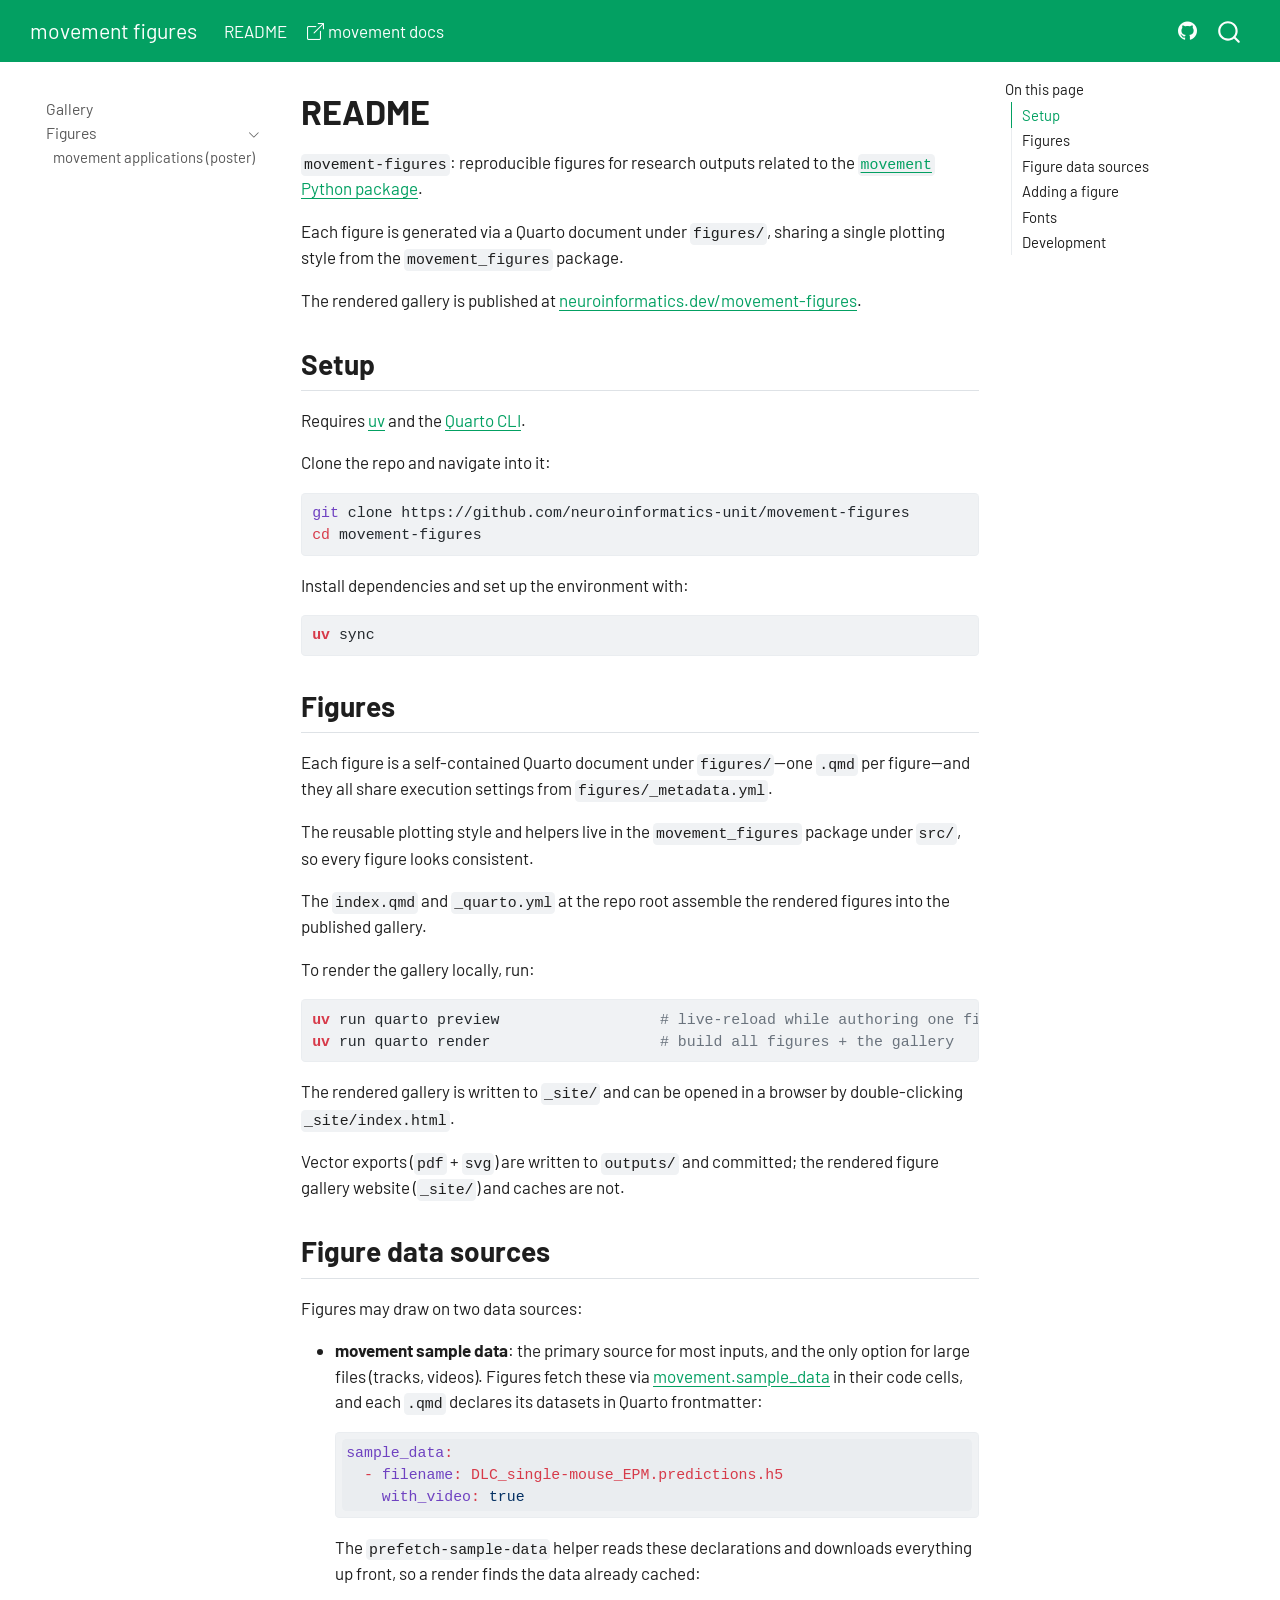
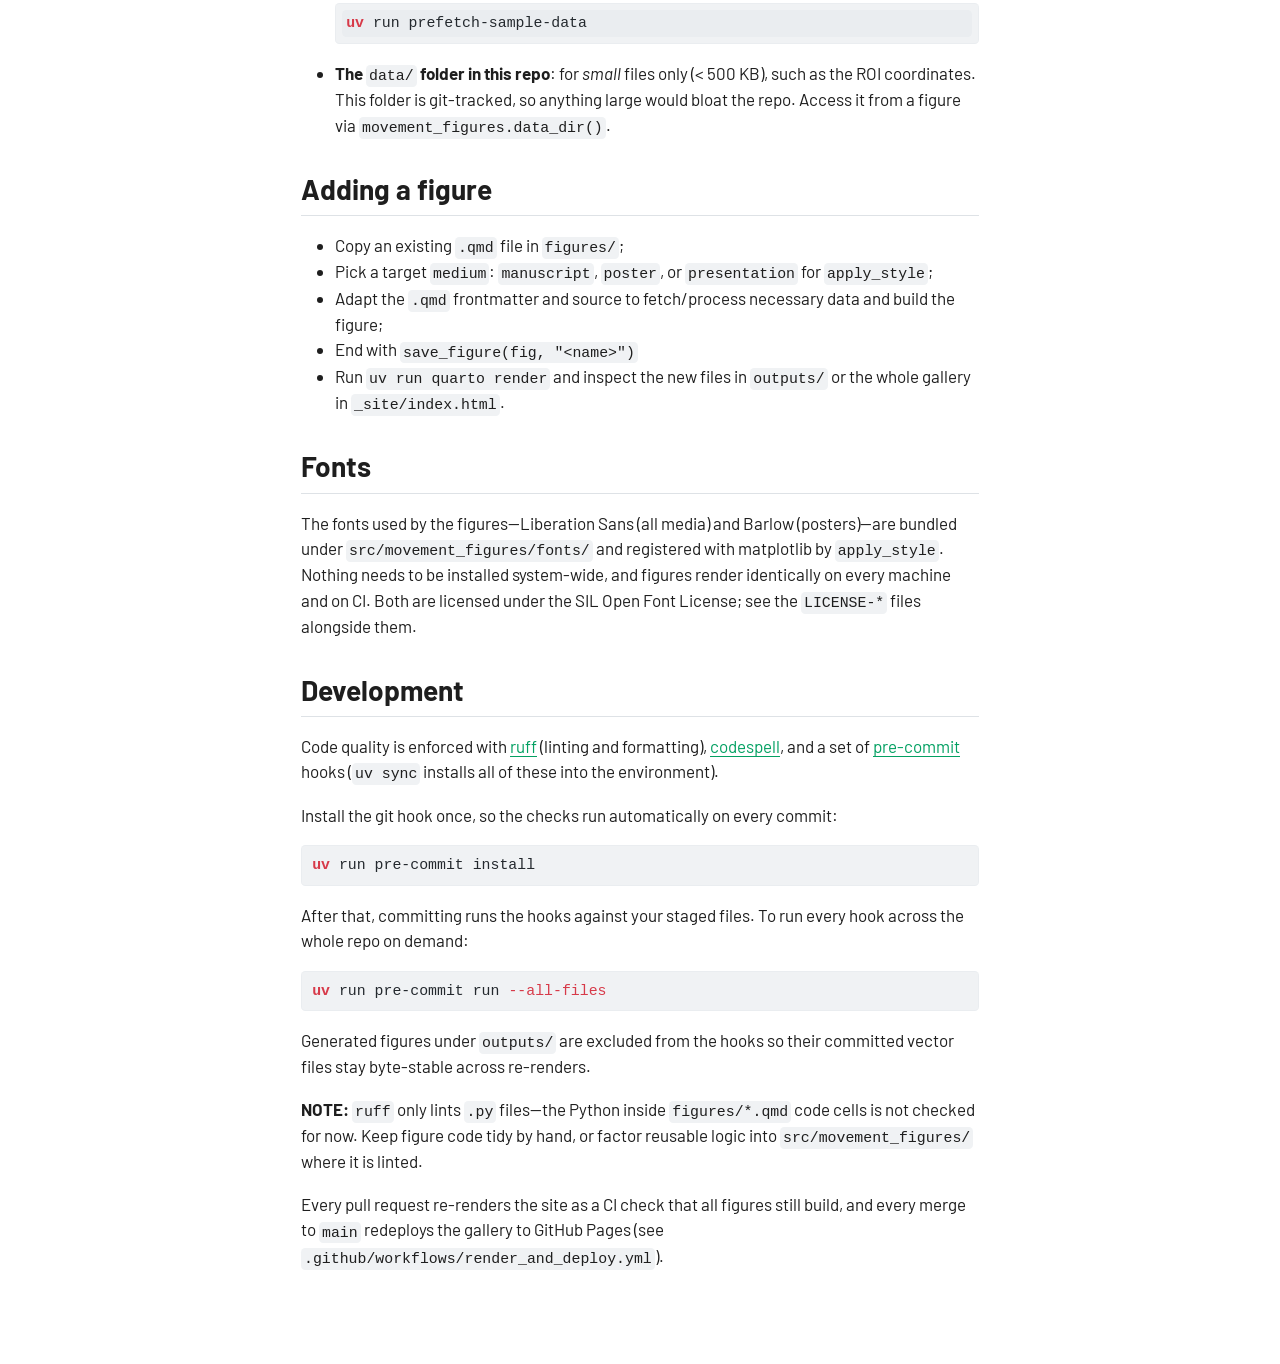
==== commit 27669df0: "Built site for gh-pages" ====
--- a/readme.html
+++ b/readme.html
@@ -2,7 +2,7 @@
 <html xmlns="http://www.w3.org/1999/xhtml" lang="en" xml:lang="en"><head>
 
 <meta charset="utf-8">
-<meta name="generator" content="quarto-1.9.38">
+<meta name="generator" content="quarto-1.10.19">
 
 <meta name="viewport" content="width=device-width, initial-scale=1.0, user-scalable=yes">
 
@@ -12,10 +12,13 @@
 /* Default styles provided by pandoc.
 ** See https://pandoc.org/MANUAL.html#variables-for-html for config info.
 */
-code{white-space: pre-wrap;}
 span.smallcaps{font-variant: small-caps;}
-div.columns{display: flex; gap: min(4vw, 1.5em);}
-div.column{flex: auto; overflow-x: auto;}
+div.columns{display: flex; gap: 1.5em;}
+div.column{flex: auto;}
+@media screen {
+div.columns{gap: min(4vw, 1.5em);}
+div.column{overflow-x: auto;}
+}
 div.hanging-indent{margin-left: 1.5em; text-indent: -1.5em;}
 ul.task-list{list-style: none;}
 ul.task-list li input[type="checkbox"] {
@@ -74,14 +77,14 @@
 <script src="site_libs/quarto-html/tippy.umd.min.js"></script>
 <script src="site_libs/quarto-html/anchor.min.js"></script>
 <link href="site_libs/quarto-html/tippy.css" rel="stylesheet">
-<link href="site_libs/quarto-html/quarto-syntax-highlighting-de63f62b328812d8e578a4d74e282472.css" rel="stylesheet" class="quarto-color-scheme" id="quarto-text-highlighting-styles">
-<link href="site_libs/quarto-html/quarto-syntax-highlighting-dark-6b6957c917596b414ec0b78690761e87.css" rel="stylesheet" class="quarto-color-scheme quarto-color-alternate" id="quarto-text-highlighting-styles">
-<link href="site_libs/quarto-html/quarto-syntax-highlighting-de63f62b328812d8e578a4d74e282472.css" rel="stylesheet" class="quarto-color-scheme-extra" id="quarto-text-highlighting-styles">
+<link href="site_libs/quarto-html/quarto-syntax-highlighting-5c1318cf63eba56dbef7ba16bc7d56f5.css" rel="stylesheet" class="quarto-color-scheme" id="quarto-text-highlighting-styles">
+<link href="site_libs/quarto-html/quarto-syntax-highlighting-dark-6453f418aeef366c23116eb9cb0b6816.css" rel="stylesheet" class="quarto-color-scheme quarto-color-alternate" id="quarto-text-highlighting-styles">
+<link href="site_libs/quarto-html/quarto-syntax-highlighting-5c1318cf63eba56dbef7ba16bc7d56f5.css" rel="stylesheet" class="quarto-color-scheme-extra" id="quarto-text-highlighting-styles">
 <script src="site_libs/bootstrap/bootstrap.min.js"></script>
 <link href="site_libs/bootstrap/bootstrap-icons.css" rel="stylesheet">
-<link href="site_libs/bootstrap/bootstrap-08309d23fc8a13302929f31cca1e1339.min.css" rel="stylesheet" append-hash="true" class="quarto-color-scheme" id="quarto-bootstrap" data-mode="light">
-<link href="site_libs/bootstrap/bootstrap-dark-f8b01ce3ffc85e4d8cdb125f38d4af74.min.css" rel="stylesheet" append-hash="true" class="quarto-color-scheme quarto-color-alternate" id="quarto-bootstrap" data-mode="light">
-<link href="site_libs/bootstrap/bootstrap-08309d23fc8a13302929f31cca1e1339.min.css" rel="stylesheet" append-hash="true" class="quarto-color-scheme-extra" id="quarto-bootstrap" data-mode="light">
+<link href="site_libs/bootstrap/bootstrap-3eb99ea6a91ad6080d2d8f6f0d860300.min.css" rel="stylesheet" append-hash="true" class="quarto-color-scheme" id="quarto-bootstrap" data-mode="light">
+<link href="site_libs/bootstrap/bootstrap-dark-86cab2e264c4cba1f5b4789096fcf3bb.min.css" rel="stylesheet" append-hash="true" class="quarto-color-scheme quarto-color-alternate" id="quarto-bootstrap" data-mode="light">
+<link href="site_libs/bootstrap/bootstrap-3eb99ea6a91ad6080d2d8f6f0d860300.min.css" rel="stylesheet" append-hash="true" class="quarto-color-scheme-extra" id="quarto-bootstrap" data-mode="light">
 <script id="quarto-search-options" type="application/json">{
   "location": "navbar",
   "copy-button": false,
--- a/site_libs/quarto-html/quarto-syntax-highlighting-5c1318cf63eba56dbef7ba16bc7d56f5.css
+++ b/site_libs/quarto-html/quarto-syntax-highlighting-5c1318cf63eba56dbef7ba16bc7d56f5.css
@@ -0,0 +1,210 @@
+/* quarto syntax highlight colors */
+:root {
+  --quarto-hl-al-color: #ff5555;
+  --quarto-hl-an-color: #6a737d;
+  --quarto-hl-at-color: #d73a49;
+  --quarto-hl-bn-color: #005cc5;
+  --quarto-hl-bu-color: #d73a49;
+  --quarto-hl-ch-color: #032f62;
+  --quarto-hl-co-color: #6a737d;
+  --quarto-hl-cv-color: #6a737d;
+  --quarto-hl-cn-color: #005cc5;
+  --quarto-hl-cf-color: #d73a49;
+  --quarto-hl-dt-color: #d73a49;
+  --quarto-hl-dv-color: #005cc5;
+  --quarto-hl-do-color: #6a737d;
+  --quarto-hl-er-color: #ff5555;
+  --quarto-hl-ex-color: #d73a49;
+  --quarto-hl-fl-color: #005cc5;
+  --quarto-hl-fu-color: #6f42c1;
+  --quarto-hl-im-color: #032f62;
+  --quarto-hl-in-color: #6a737d;
+  --quarto-hl-kw-color: #d73a49;
+  --quarto-hl-op-color: #24292e;
+  --quarto-hl-pp-color: #d73a49;
+  --quarto-hl-re-color: #6a737d;
+  --quarto-hl-sc-color: #005cc5;
+  --quarto-hl-ss-color: #032f62;
+  --quarto-hl-st-color: #032f62;
+  --quarto-hl-va-color: #e36209;
+  --quarto-hl-vs-color: #032f62;
+  --quarto-hl-wa-color: #ff5555;
+}
+
+/* other quarto variables */
+:root {
+  --quarto-font-monospace: SFMono-Regular, Menlo, Monaco, Consolas, "Liberation Mono", "Courier New", monospace;
+}
+
+/* syntax highlight based on Pandoc's rules */
+pre > code.sourceCode > span {
+  color: #24292e;
+}
+
+code.sourceCode > span {
+  color: #24292e;
+}
+
+div.sourceCode,
+div.sourceCode pre.sourceCode {
+  color: #24292e;
+}
+
+/* Normal */
+code span {
+  color: #24292e;
+}
+
+/* Alert */
+code span.al {
+  font-weight: bold;
+  color: #ff5555;
+}
+
+/* Annotation */
+code span.an {
+  color: #6a737d;
+}
+
+/* Attribute */
+code span.at {
+  color: #d73a49;
+}
+
+/* BaseN */
+code span.bn {
+  color: #005cc5;
+}
+
+/* BuiltIn */
+code span.bu {
+  color: #d73a49;
+}
+
+/* ControlFlow */
+code span.cf {
+  color: #d73a49;
+}
+
+/* Char */
+code span.ch {
+  color: #032f62;
+}
+
+/* Constant */
+code span.cn {
+  color: #005cc5;
+}
+
+/* Comment */
+code span.co {
+  color: #6a737d;
+}
+
+/* CommentVar */
+code span.cv {
+  color: #6a737d;
+}
+
+/* Documentation */
+code span.do {
+  color: #6a737d;
+}
+
+/* DataType */
+code span.dt {
+  color: #d73a49;
+}
+
+/* DecVal */
+code span.dv {
+  color: #005cc5;
+}
+
+/* Error */
+code span.er {
+  color: #ff5555;
+  text-decoration: underline;
+}
+
+/* Extension */
+code span.ex {
+  font-weight: bold;
+  color: #d73a49;
+}
+
+/* Float */
+code span.fl {
+  color: #005cc5;
+}
+
+/* Function */
+code span.fu {
+  color: #6f42c1;
+}
+
+/* Import */
+code span.im {
+  color: #032f62;
+}
+
+/* Information */
+code span.in {
+  color: #6a737d;
+}
+
+/* Keyword */
+code span.kw {
+  color: #d73a49;
+}
+
+/* Operator */
+code span.op {
+  color: #24292e;
+}
+
+/* Preprocessor */
+code span.pp {
+  color: #d73a49;
+}
+
+/* RegionMarker */
+code span.re {
+  color: #6a737d;
+}
+
+/* SpecialChar */
+code span.sc {
+  color: #005cc5;
+}
+
+/* SpecialString */
+code span.ss {
+  color: #032f62;
+}
+
+/* String */
+code span.st {
+  color: #032f62;
+}
+
+/* Variable */
+code span.va {
+  color: #e36209;
+}
+
+/* VerbatimString */
+code span.vs {
+  color: #032f62;
+}
+
+/* Warning */
+code span.wa {
+  color: #ff5555;
+}
+
+.prevent-inlining {
+  content: "</";
+}
+
+/*# sourceMappingURL=b30846a1f697829215f07ced7fb9b578.css.map */
--- a/site_libs/quarto-html/quarto-syntax-highlighting-dark-6453f418aeef366c23116eb9cb0b6816.css
+++ b/site_libs/quarto-html/quarto-syntax-highlighting-dark-6453f418aeef366c23116eb9cb0b6816.css
@@ -0,0 +1,210 @@
+/* quarto syntax highlight colors */
+:root {
+  --quarto-hl-al-color: #ff5555;
+  --quarto-hl-an-color: #6a737d;
+  --quarto-hl-at-color: #f97583;
+  --quarto-hl-bn-color: #79b8ff;
+  --quarto-hl-bu-color: #f97583;
+  --quarto-hl-ch-color: #9ecbff;
+  --quarto-hl-co-color: #6a737d;
+  --quarto-hl-cv-color: #6a737d;
+  --quarto-hl-cn-color: #79b8ff;
+  --quarto-hl-cf-color: #f97583;
+  --quarto-hl-dt-color: #f97583;
+  --quarto-hl-dv-color: #79b8ff;
+  --quarto-hl-do-color: #6a737d;
+  --quarto-hl-er-color: #ff5555;
+  --quarto-hl-ex-color: #f97583;
+  --quarto-hl-fl-color: #79b8ff;
+  --quarto-hl-fu-color: #b392f0;
+  --quarto-hl-im-color: #9ecbff;
+  --quarto-hl-in-color: #6a737d;
+  --quarto-hl-kw-color: #f97583;
+  --quarto-hl-op-color: #e1e4e8;
+  --quarto-hl-pp-color: #f97583;
+  --quarto-hl-re-color: #6a737d;
+  --quarto-hl-sc-color: #79b8ff;
+  --quarto-hl-ss-color: #9ecbff;
+  --quarto-hl-st-color: #9ecbff;
+  --quarto-hl-va-color: #ffab70;
+  --quarto-hl-vs-color: #9ecbff;
+  --quarto-hl-wa-color: #ff5555;
+}
+
+/* other quarto variables */
+:root {
+  --quarto-font-monospace: SFMono-Regular, Menlo, Monaco, Consolas, "Liberation Mono", "Courier New", monospace;
+}
+
+/* syntax highlight based on Pandoc's rules */
+pre > code.sourceCode > span {
+  color: #e1e4e8;
+}
+
+code.sourceCode > span {
+  color: #e1e4e8;
+}
+
+div.sourceCode,
+div.sourceCode pre.sourceCode {
+  color: #e1e4e8;
+}
+
+/* Normal */
+code span {
+  color: #e1e4e8;
+}
+
+/* Alert */
+code span.al {
+  font-weight: bold;
+  color: #ff5555;
+}
+
+/* Annotation */
+code span.an {
+  color: #6a737d;
+}
+
+/* Attribute */
+code span.at {
+  color: #f97583;
+}
+
+/* BaseN */
+code span.bn {
+  color: #79b8ff;
+}
+
+/* BuiltIn */
+code span.bu {
+  color: #f97583;
+}
+
+/* ControlFlow */
+code span.cf {
+  color: #f97583;
+}
+
+/* Char */
+code span.ch {
+  color: #9ecbff;
+}
+
+/* Constant */
+code span.cn {
+  color: #79b8ff;
+}
+
+/* Comment */
+code span.co {
+  color: #6a737d;
+}
+
+/* CommentVar */
+code span.cv {
+  color: #6a737d;
+}
+
+/* Documentation */
+code span.do {
+  color: #6a737d;
+}
+
+/* DataType */
+code span.dt {
+  color: #f97583;
+}
+
+/* DecVal */
+code span.dv {
+  color: #79b8ff;
+}
+
+/* Error */
+code span.er {
+  color: #ff5555;
+  text-decoration: underline;
+}
+
+/* Extension */
+code span.ex {
+  font-weight: bold;
+  color: #f97583;
+}
+
+/* Float */
+code span.fl {
+  color: #79b8ff;
+}
+
+/* Function */
+code span.fu {
+  color: #b392f0;
+}
+
+/* Import */
+code span.im {
+  color: #9ecbff;
+}
+
+/* Information */
+code span.in {
+  color: #6a737d;
+}
+
+/* Keyword */
+code span.kw {
+  color: #f97583;
+}
+
+/* Operator */
+code span.op {
+  color: #e1e4e8;
+}
+
+/* Preprocessor */
+code span.pp {
+  color: #f97583;
+}
+
+/* RegionMarker */
+code span.re {
+  color: #6a737d;
+}
+
+/* SpecialChar */
+code span.sc {
+  color: #79b8ff;
+}
+
+/* SpecialString */
+code span.ss {
+  color: #9ecbff;
+}
+
+/* String */
+code span.st {
+  color: #9ecbff;
+}
+
+/* Variable */
+code span.va {
+  color: #ffab70;
+}
+
+/* VerbatimString */
+code span.vs {
+  color: #9ecbff;
+}
+
+/* Warning */
+code span.wa {
+  color: #ff5555;
+}
+
+.prevent-inlining {
+  content: "</";
+}
+
+/*# sourceMappingURL=7be72edaaa011beafea6b3ea24d852df.css.map */
--- a/site_libs/quarto-html/quarto-syntax-highlighting-5c1318cf63eba56dbef7ba16bc7d56f5.css
+++ b/site_libs/quarto-html/quarto-syntax-highlighting-5c1318cf63eba56dbef7ba16bc7d56f5.css
@@ -0,0 +1,210 @@
+/* quarto syntax highlight colors */
+:root {
+  --quarto-hl-al-color: #ff5555;
+  --quarto-hl-an-color: #6a737d;
+  --quarto-hl-at-color: #d73a49;
+  --quarto-hl-bn-color: #005cc5;
+  --quarto-hl-bu-color: #d73a49;
+  --quarto-hl-ch-color: #032f62;
+  --quarto-hl-co-color: #6a737d;
+  --quarto-hl-cv-color: #6a737d;
+  --quarto-hl-cn-color: #005cc5;
+  --quarto-hl-cf-color: #d73a49;
+  --quarto-hl-dt-color: #d73a49;
+  --quarto-hl-dv-color: #005cc5;
+  --quarto-hl-do-color: #6a737d;
+  --quarto-hl-er-color: #ff5555;
+  --quarto-hl-ex-color: #d73a49;
+  --quarto-hl-fl-color: #005cc5;
+  --quarto-hl-fu-color: #6f42c1;
+  --quarto-hl-im-color: #032f62;
+  --quarto-hl-in-color: #6a737d;
+  --quarto-hl-kw-color: #d73a49;
+  --quarto-hl-op-color: #24292e;
+  --quarto-hl-pp-color: #d73a49;
+  --quarto-hl-re-color: #6a737d;
+  --quarto-hl-sc-color: #005cc5;
+  --quarto-hl-ss-color: #032f62;
+  --quarto-hl-st-color: #032f62;
+  --quarto-hl-va-color: #e36209;
+  --quarto-hl-vs-color: #032f62;
+  --quarto-hl-wa-color: #ff5555;
+}
+
+/* other quarto variables */
+:root {
+  --quarto-font-monospace: SFMono-Regular, Menlo, Monaco, Consolas, "Liberation Mono", "Courier New", monospace;
+}
+
+/* syntax highlight based on Pandoc's rules */
+pre > code.sourceCode > span {
+  color: #24292e;
+}
+
+code.sourceCode > span {
+  color: #24292e;
+}
+
+div.sourceCode,
+div.sourceCode pre.sourceCode {
+  color: #24292e;
+}
+
+/* Normal */
+code span {
+  color: #24292e;
+}
+
+/* Alert */
+code span.al {
+  font-weight: bold;
+  color: #ff5555;
+}
+
+/* Annotation */
+code span.an {
+  color: #6a737d;
+}
+
+/* Attribute */
+code span.at {
+  color: #d73a49;
+}
+
+/* BaseN */
+code span.bn {
+  color: #005cc5;
+}
+
+/* BuiltIn */
+code span.bu {
+  color: #d73a49;
+}
+
+/* ControlFlow */
+code span.cf {
+  color: #d73a49;
+}
+
+/* Char */
+code span.ch {
+  color: #032f62;
+}
+
+/* Constant */
+code span.cn {
+  color: #005cc5;
+}
+
+/* Comment */
+code span.co {
+  color: #6a737d;
+}
+
+/* CommentVar */
+code span.cv {
+  color: #6a737d;
+}
+
+/* Documentation */
+code span.do {
+  color: #6a737d;
+}
+
+/* DataType */
+code span.dt {
+  color: #d73a49;
+}
+
+/* DecVal */
+code span.dv {
+  color: #005cc5;
+}
+
+/* Error */
+code span.er {
+  color: #ff5555;
+  text-decoration: underline;
+}
+
+/* Extension */
+code span.ex {
+  font-weight: bold;
+  color: #d73a49;
+}
+
+/* Float */
+code span.fl {
+  color: #005cc5;
+}
+
+/* Function */
+code span.fu {
+  color: #6f42c1;
+}
+
+/* Import */
+code span.im {
+  color: #032f62;
+}
+
+/* Information */
+code span.in {
+  color: #6a737d;
+}
+
+/* Keyword */
+code span.kw {
+  color: #d73a49;
+}
+
+/* Operator */
+code span.op {
+  color: #24292e;
+}
+
+/* Preprocessor */
+code span.pp {
+  color: #d73a49;
+}
+
+/* RegionMarker */
+code span.re {
+  color: #6a737d;
+}
+
+/* SpecialChar */
+code span.sc {
+  color: #005cc5;
+}
+
+/* SpecialString */
+code span.ss {
+  color: #032f62;
+}
+
+/* String */
+code span.st {
+  color: #032f62;
+}
+
+/* Variable */
+code span.va {
+  color: #e36209;
+}
+
+/* VerbatimString */
+code span.vs {
+  color: #032f62;
+}
+
+/* Warning */
+code span.wa {
+  color: #ff5555;
+}
+
+.prevent-inlining {
+  content: "</";
+}
+
+/*# sourceMappingURL=b30846a1f697829215f07ced7fb9b578.css.map */
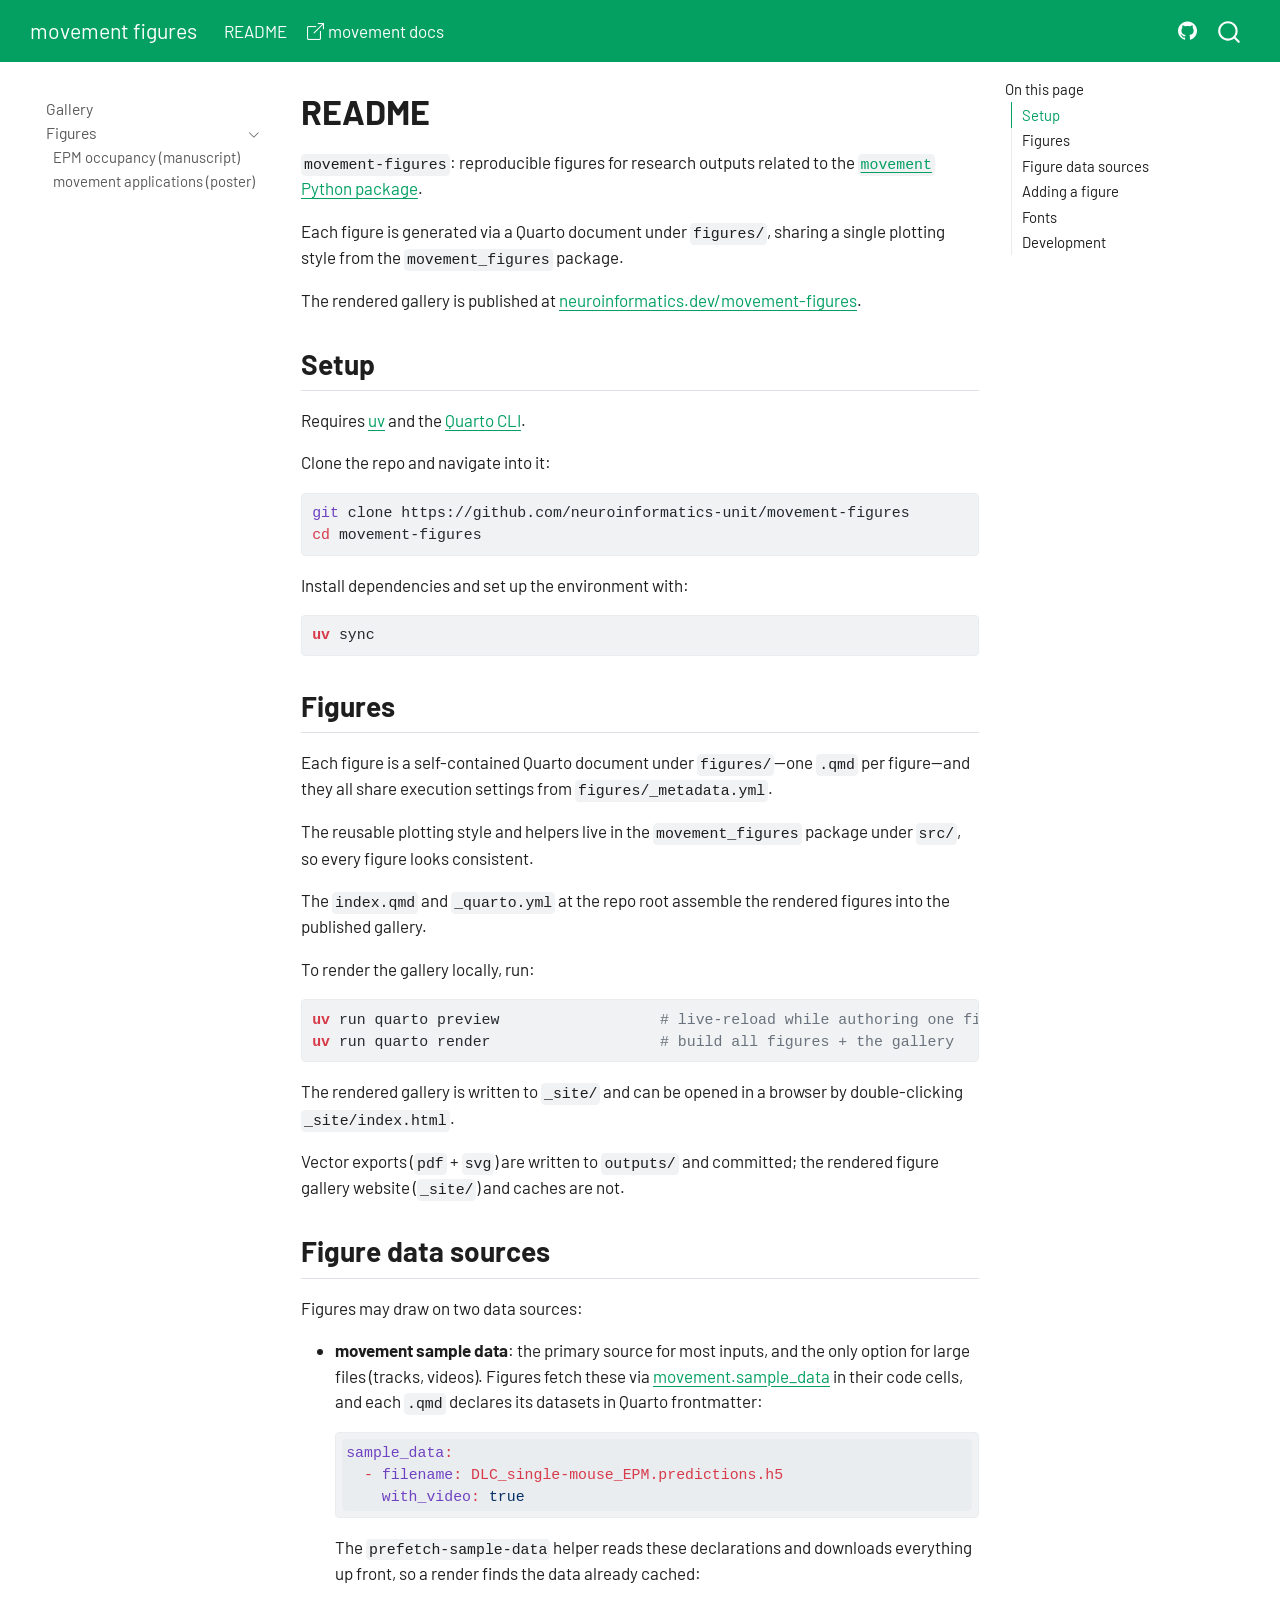
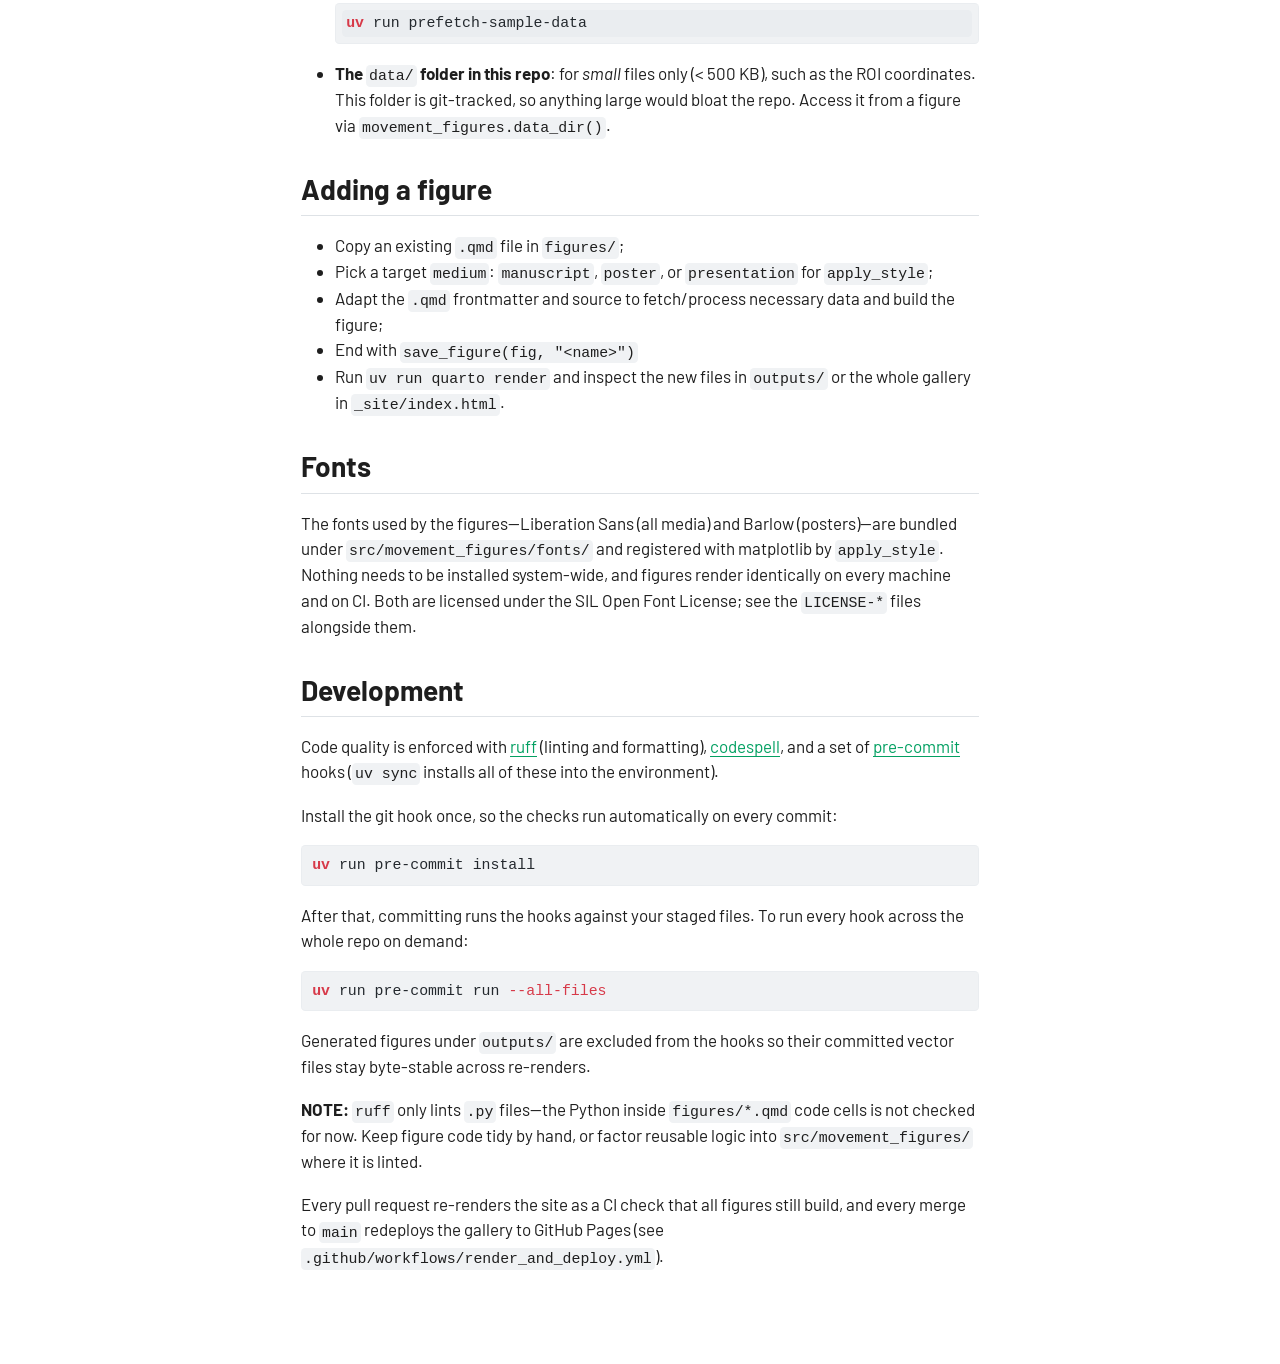
==== commit 516309a3: "Built site for gh-pages" ====
--- a/readme.html
+++ b/readme.html
@@ -190,6 +190,12 @@
       <ul id="quarto-sidebar-section-1" class="collapse list-unstyled sidebar-section depth1 show">  
           <li class="sidebar-item">
   <div class="sidebar-item-container"> 
+  <a href="./figures/epm_occupancy.html" class="sidebar-item-text sidebar-link">
+ <span class="menu-text">EPM occupancy (manuscript)</span></a>
+  </div>
+</li>
+          <li class="sidebar-item">
+  <div class="sidebar-item-container"> 
   <a href="./figures/movement_applications_poster.html" class="sidebar-item-text sidebar-link">
  <span class="menu-text">movement applications (poster)</span></a>
   </div>
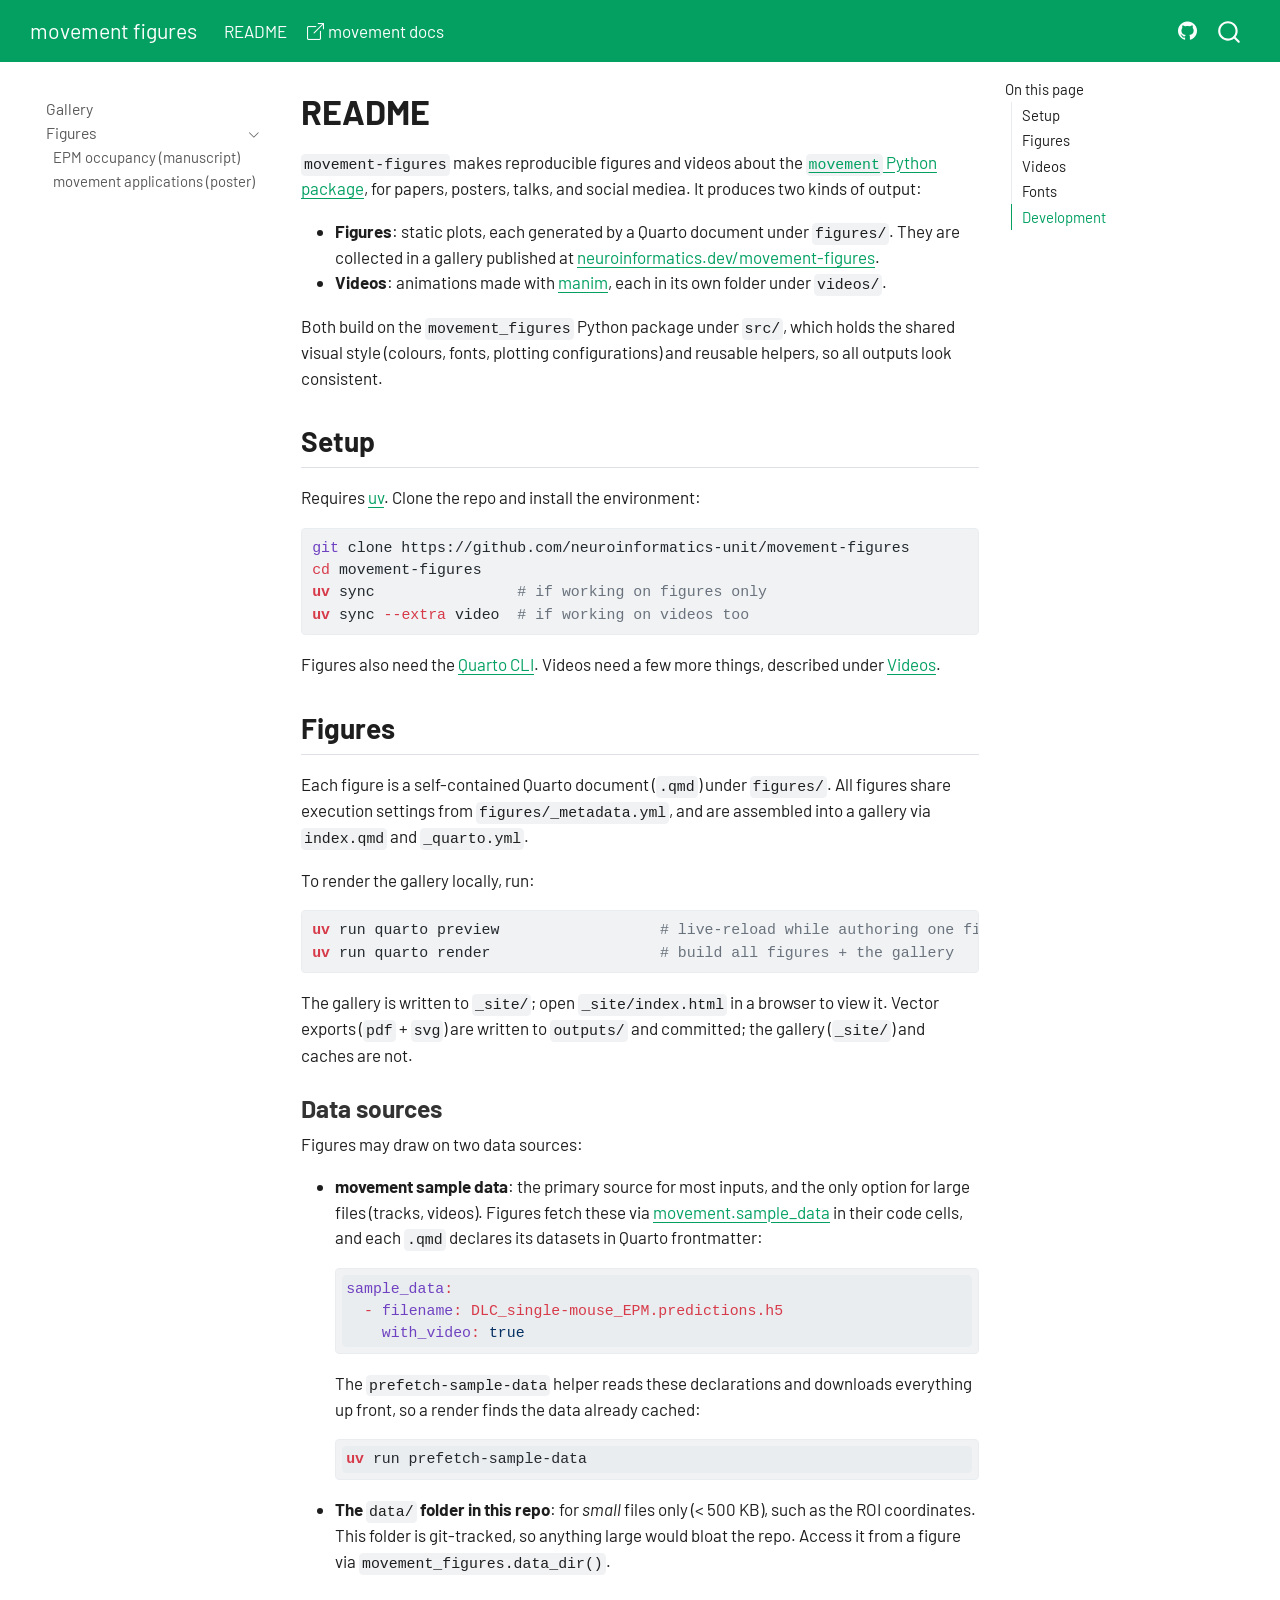
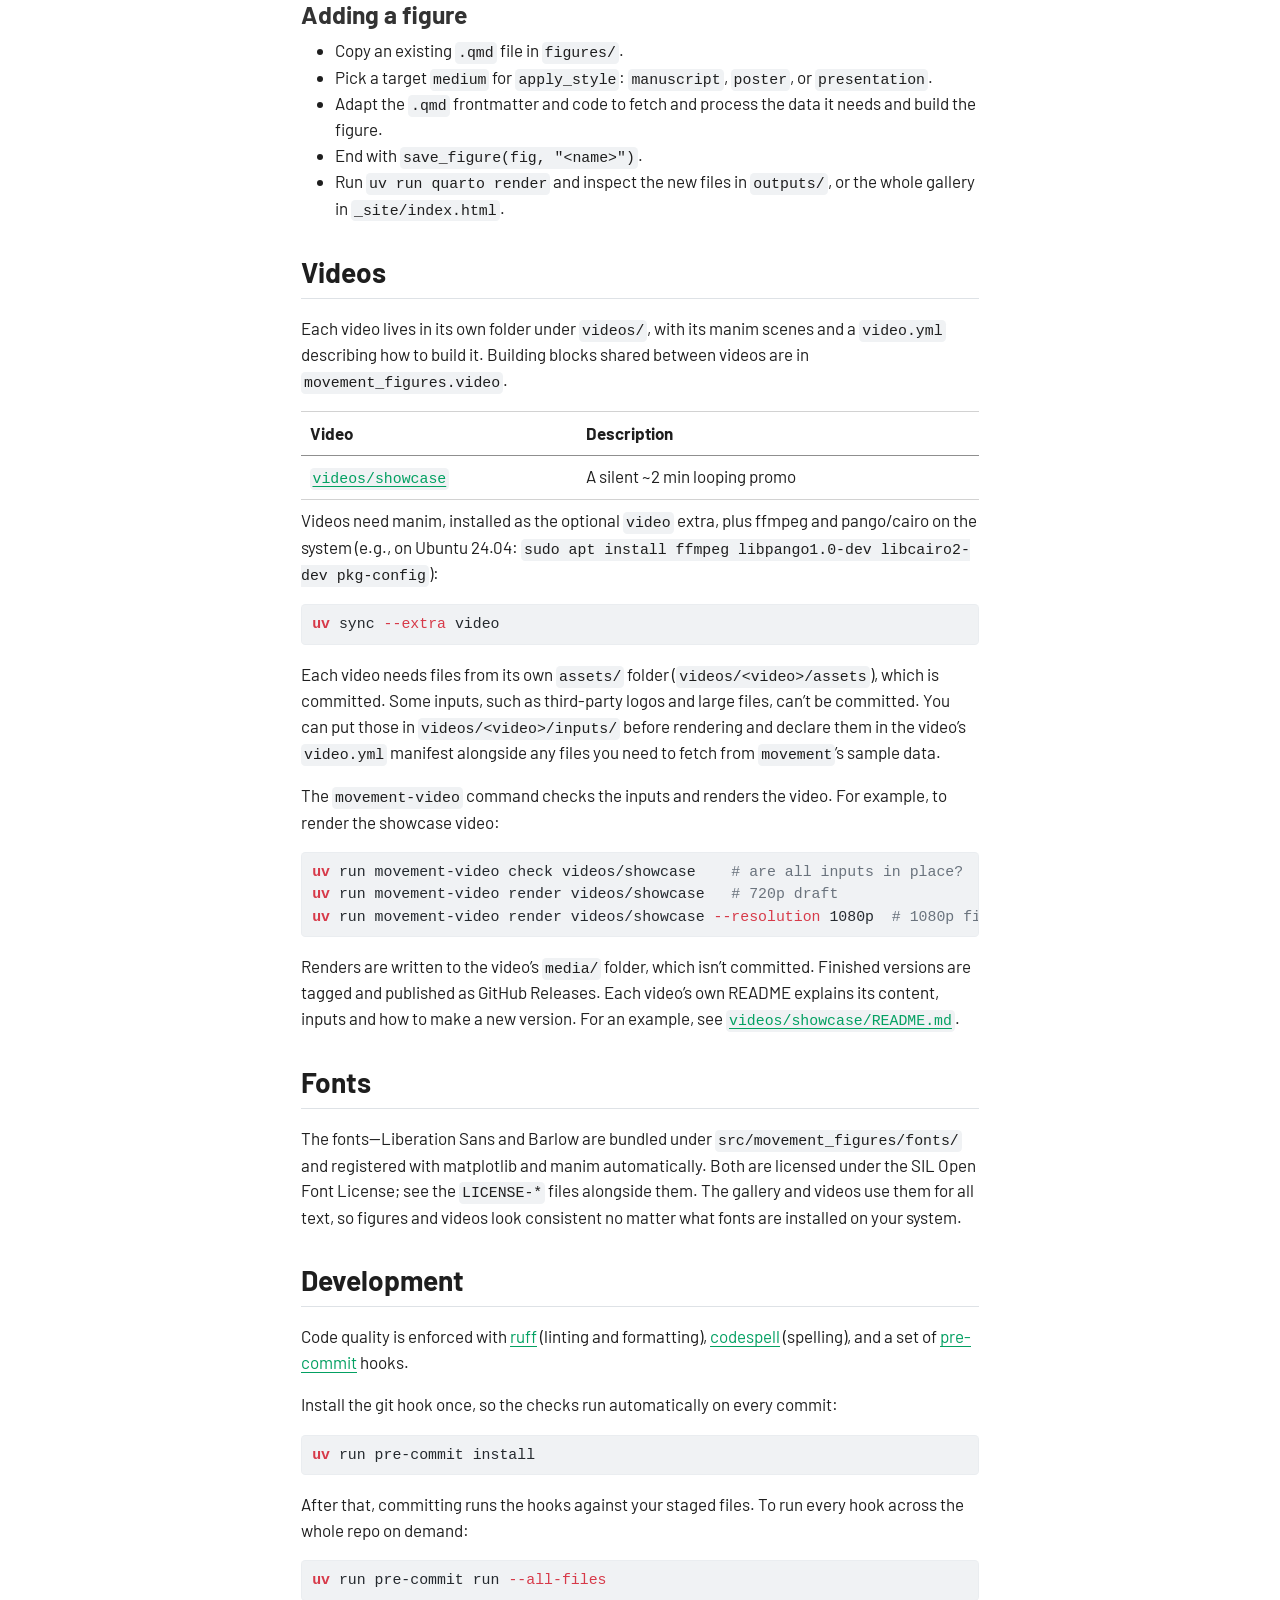
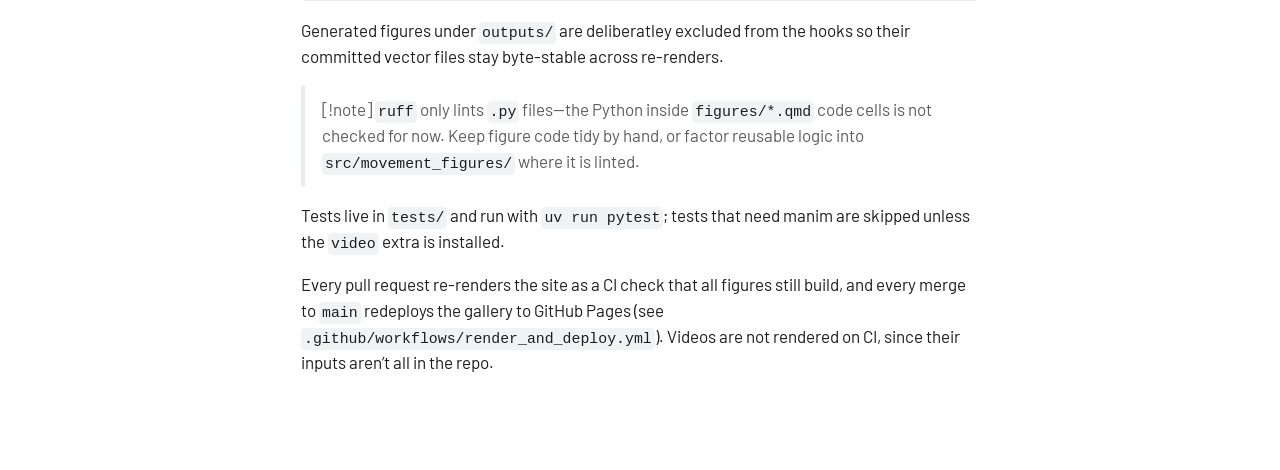
==== commit ae235434: "Built site for gh-pages" ====
--- a/readme.html
+++ b/readme.html
@@ -2,7 +2,7 @@
 <html xmlns="http://www.w3.org/1999/xhtml" lang="en" xml:lang="en"><head>
 
 <meta charset="utf-8">
-<meta name="generator" content="quarto-1.10.19">
+<meta name="generator" content="quarto-1.11.9">
 
 <meta name="viewport" content="width=device-width, initial-scale=1.0, user-scalable=yes">
 
@@ -71,20 +71,22 @@
 <script src="site_libs/quarto-search/fuse.min.js"></script>
 <script src="site_libs/quarto-search/quarto-search.js"></script>
 <meta name="quarto:offset" content="./">
+<link href="./movement_favicon.png" rel="icon" type="image/png">
 <script src="site_libs/quarto-html/quarto.js" type="module"></script>
 <script src="site_libs/quarto-html/tabsets/tabsets.js" type="module"></script>
+<script src="site_libs/quarto-html/scrollable-regions/scrollable-regions.js" type="module"></script>
 <script src="site_libs/quarto-html/popper.min.js"></script>
 <script src="site_libs/quarto-html/tippy.umd.min.js"></script>
 <script src="site_libs/quarto-html/anchor.min.js"></script>
 <link href="site_libs/quarto-html/tippy.css" rel="stylesheet">
-<link href="site_libs/quarto-html/quarto-syntax-highlighting-5c1318cf63eba56dbef7ba16bc7d56f5.css" rel="stylesheet" class="quarto-color-scheme" id="quarto-text-highlighting-styles">
-<link href="site_libs/quarto-html/quarto-syntax-highlighting-dark-6453f418aeef366c23116eb9cb0b6816.css" rel="stylesheet" class="quarto-color-scheme quarto-color-alternate" id="quarto-text-highlighting-styles">
-<link href="site_libs/quarto-html/quarto-syntax-highlighting-5c1318cf63eba56dbef7ba16bc7d56f5.css" rel="stylesheet" class="quarto-color-scheme-extra" id="quarto-text-highlighting-styles">
+<link href="site_libs/quarto-html/quarto-syntax-highlighting-5de16f5e46225c21e2daa90d340bf64f.css" rel="stylesheet" class="quarto-color-scheme" id="quarto-text-highlighting-styles">
+<link href="site_libs/quarto-html/quarto-syntax-highlighting-dark-3218d7d29a29f08bc4fdf3802c3e3ca5.css" rel="stylesheet" class="quarto-color-scheme quarto-color-alternate" id="quarto-text-highlighting-styles">
+<link href="site_libs/quarto-html/quarto-syntax-highlighting-5de16f5e46225c21e2daa90d340bf64f.css" rel="stylesheet" class="quarto-color-scheme-extra" id="quarto-text-highlighting-styles">
 <script src="site_libs/bootstrap/bootstrap.min.js"></script>
 <link href="site_libs/bootstrap/bootstrap-icons.css" rel="stylesheet">
-<link href="site_libs/bootstrap/bootstrap-3eb99ea6a91ad6080d2d8f6f0d860300.min.css" rel="stylesheet" append-hash="true" class="quarto-color-scheme" id="quarto-bootstrap" data-mode="light">
-<link href="site_libs/bootstrap/bootstrap-dark-86cab2e264c4cba1f5b4789096fcf3bb.min.css" rel="stylesheet" append-hash="true" class="quarto-color-scheme quarto-color-alternate" id="quarto-bootstrap" data-mode="light">
-<link href="site_libs/bootstrap/bootstrap-3eb99ea6a91ad6080d2d8f6f0d860300.min.css" rel="stylesheet" append-hash="true" class="quarto-color-scheme-extra" id="quarto-bootstrap" data-mode="light">
+<link href="site_libs/bootstrap/bootstrap-9ec635a1bb018bcd87dfc484fcd0913f.min.css" rel="stylesheet" append-hash="true" class="quarto-color-scheme" id="quarto-bootstrap" data-mode="light">
+<link href="site_libs/bootstrap/bootstrap-dark-8104339673ae97f830ad6c46b8436ec8.min.css" rel="stylesheet" append-hash="true" class="quarto-color-scheme quarto-color-alternate" id="quarto-bootstrap" data-mode="light">
+<link href="site_libs/bootstrap/bootstrap-9ec635a1bb018bcd87dfc484fcd0913f.min.css" rel="stylesheet" append-hash="true" class="quarto-color-scheme-extra" id="quarto-bootstrap" data-mode="light">
 <script id="quarto-search-options" type="application/json">{
   "location": "navbar",
   "copy-button": false,
@@ -117,19 +119,18 @@
 <link rel="stylesheet" href="custom.css">
 </head>
 
-<body class="nav-sidebar floating nav-fixed quarto-light">
+<body class="nav-sidebar floating nav-fixed quarto-light"><a id="quarto-skip-link" class="visually-hidden-focusable" href="#quarto-document-content">Skip to main content</a>
 
 <div id="quarto-search-results"></div>
   <header id="quarto-header" class="headroom fixed-top">
-    <nav class="navbar navbar-expand-lg " data-bs-theme="dark">
+    <nav class="navbar navbar-expand-lg " data-bs-theme="dark" aria-label="Site">
       <div class="navbar-container container-fluid">
       <div class="navbar-brand-container mx-auto">
     <a class="navbar-brand" href="./index.html">
     <span class="navbar-title">movement figures</span>
     </a>
   </div>
-            <div id="quarto-search" class="" title="Search"></div>
-          <button class="navbar-toggler" type="button" data-bs-toggle="collapse" data-bs-target="#navbarCollapse" aria-controls="navbarCollapse" role="menu" aria-expanded="false" aria-label="Toggle navigation" onclick="if (window.quartoToggleHeadroom) { window.quartoToggleHeadroom(); }">
+          <button class="navbar-toggler" type="button" data-bs-toggle="collapse" data-bs-target="#navbarCollapse" aria-controls="navbarCollapse" aria-expanded="false" aria-label="Toggle navigation" onclick="if (window.quartoToggleHeadroom) { window.quartoToggleHeadroom(); }">
   <span class="navbar-toggler-icon"></span>
 </button>
           <div class="collapse navbar-collapse" id="navbarCollapse">
@@ -154,15 +155,16 @@
           </div> <!-- /navcollapse -->
             <div class="quarto-navbar-tools">
 </div>
+            <div id="quarto-search" class="" title="Search"></div>
       </div> <!-- /container-fluid -->
     </nav>
-  <nav class="quarto-secondary-nav">
+  <nav class="quarto-secondary-nav" aria-label="Toolbar">
     <div class="container-fluid d-flex">
       <button type="button" class="quarto-btn-toggle btn" data-bs-toggle="collapse" role="button" data-bs-target=".quarto-sidebar-collapse-item" aria-controls="quarto-sidebar" aria-expanded="false" aria-label="Toggle sidebar navigation" onclick="if (window.quartoToggleHeadroom) { window.quartoToggleHeadroom(); }">
         <i class="bi bi-layout-text-sidebar-reverse"></i>
       </button>
-        <nav class="quarto-page-breadcrumbs" aria-label="breadcrumb"><ol class="breadcrumb"><li class="breadcrumb-item">README</li></ol></nav>
-        <a class="flex-grow-1" role="navigation" data-bs-toggle="collapse" data-bs-target=".quarto-sidebar-collapse-item" aria-controls="quarto-sidebar" aria-expanded="false" aria-label="Toggle sidebar navigation" onclick="if (window.quartoToggleHeadroom) { window.quartoToggleHeadroom(); }">      
+        <nav class="quarto-page-breadcrumbs" aria-label="Breadcrumbs"><ol class="breadcrumb"><li class="breadcrumb-item">README</li></ol></nav>
+        <a class="flex-grow-1" data-bs-toggle="collapse" data-bs-target=".quarto-sidebar-collapse-item" onclick="if (window.quartoToggleHeadroom) { window.quartoToggleHeadroom(); }">      
         </a>
     </div>
   </nav>
@@ -170,7 +172,7 @@
 <!-- content -->
 <div id="quarto-content" class="quarto-container page-columns page-rows-contents page-layout-article page-navbar">
 <!-- sidebar -->
-  <nav id="quarto-sidebar" class="sidebar collapse collapse-horizontal quarto-sidebar-collapse-item sidebar-navigation floating overflow-auto">
+  <nav id="quarto-sidebar" class="sidebar collapse collapse-horizontal quarto-sidebar-collapse-item sidebar-navigation floating overflow-auto" aria-label="Section">
     <div class="sidebar-menu-container"> 
     <ul class="list-unstyled mt-1">
         <li class="sidebar-item">
@@ -181,13 +183,10 @@
 </li>
         <li class="sidebar-item sidebar-item-section">
       <div class="sidebar-item-container"> 
-            <a class="sidebar-item-text sidebar-link text-start" data-bs-toggle="collapse" data-bs-target="#quarto-sidebar-section-1" role="navigation" aria-expanded="true">
- <span class="menu-text">Figures</span></a>
-          <a class="sidebar-item-toggle text-start" data-bs-toggle="collapse" data-bs-target="#quarto-sidebar-section-1" role="navigation" aria-expanded="true" aria-label="Toggle section">
-            <i class="bi bi-chevron-right ms-2"></i>
-          </a> 
+            <button type="button" class="sidebar-item-text sidebar-item-toggle sidebar-link text-start" data-bs-toggle="collapse" data-bs-target="#quarto-sidebar-section-1" aria-controls="quarto-sidebar-section-1" aria-expanded="true">
+ <span class="menu-text" id="quarto-sidebar-section-1-label">Figures</span><i class="bi bi-chevron-right" aria-hidden="true"></i></button>
       </div>
-      <ul id="quarto-sidebar-section-1" class="collapse list-unstyled sidebar-section depth1 show">  
+      <ul id="quarto-sidebar-section-1" aria-labelledby="quarto-sidebar-section-1-label" class="collapse list-unstyled sidebar-section depth1 show">  
           <li class="sidebar-item">
   <div class="sidebar-item-container"> 
   <a href="./figures/epm_occupancy.html" class="sidebar-item-text sidebar-link">
@@ -208,21 +207,24 @@
 <div id="quarto-sidebar-glass" class="quarto-sidebar-collapse-item" data-bs-toggle="collapse" data-bs-target=".quarto-sidebar-collapse-item"></div>
 <!-- margin-sidebar -->
     <div id="quarto-margin-sidebar" class="sidebar margin-sidebar">
-        <nav id="TOC" role="doc-toc" class="toc-active">
+        <nav id="TOC" role="doc-toc" aria-labelledby="toc-title" class="toc-active">
     <h2 id="toc-title">On this page</h2>
    
   <ul>
   <li><a href="#setup" id="toc-setup" class="nav-link active" data-scroll-target="#setup">Setup</a></li>
-  <li><a href="#figures" id="toc-figures" class="nav-link" data-scroll-target="#figures">Figures</a></li>
-  <li><a href="#figure-data-sources" id="toc-figure-data-sources" class="nav-link" data-scroll-target="#figure-data-sources">Figure data sources</a></li>
+  <li><a href="#figures" id="toc-figures" class="nav-link" data-scroll-target="#figures">Figures</a>
+  <ul class="collapse">
+  <li><a href="#data-sources" id="toc-data-sources" class="nav-link" data-scroll-target="#data-sources">Data sources</a></li>
   <li><a href="#adding-a-figure" id="toc-adding-a-figure" class="nav-link" data-scroll-target="#adding-a-figure">Adding a figure</a></li>
+  </ul></li>
+  <li><a href="#videos" id="toc-videos" class="nav-link" data-scroll-target="#videos">Videos</a></li>
   <li><a href="#fonts" id="toc-fonts" class="nav-link" data-scroll-target="#fonts">Fonts</a></li>
   <li><a href="#development" id="toc-development" class="nav-link" data-scroll-target="#development">Development</a></li>
   </ul>
 </nav>
     </div>
 <!-- main -->
-<main class="content" id="quarto-document-content">
+<main class="content" id="quarto-document-content" tabindex="-1">
 
 <header id="title-block-header" class="quarto-title-block default">
 <div class="quarto-title">
@@ -243,66 +245,95 @@
 </header>
 
 
-<p><code>movement-figures</code>: reproducible figures for research outputs related to the <a href="https://movement.neuroinformatics.dev/"><code>movement</code> Python package</a>.</p>
-<p>Each figure is generated via a Quarto document under <code>figures/</code>, sharing a single plotting style from the <code>movement_figures</code> package.</p>
-<p>The rendered gallery is published at <a href="https://neuroinformatics.dev/movement-figures/">neuroinformatics.dev/movement-figures</a>.</p>
+<p><code>movement-figures</code> makes reproducible figures and videos about the <a href="https://movement.neuroinformatics.dev/"><code>movement</code> Python package</a>, for papers, posters, talks, and social mediea. It produces two kinds of output:</p>
+<ul>
+<li><strong>Figures</strong>: static plots, each generated by a Quarto document under <code>figures/</code>. They are collected in a gallery published at <a href="https://neuroinformatics.dev/movement-figures/">neuroinformatics.dev/movement-figures</a>.</li>
+<li><strong>Videos</strong>: animations made with <a href="https://www.manim.community/">manim</a>, each in its own folder under <code>videos/</code>.</li>
+</ul>
+<p>Both build on the <code>movement_figures</code> Python package under <code>src/</code>, which holds the shared visual style (colours, fonts, plotting configurations) and reusable helpers, so all outputs look consistent.</p>
 <section id="setup" class="level2">
 <h2 class="anchored" data-anchor-id="setup">Setup</h2>
-<p>Requires <a href="https://docs.astral.sh/uv/">uv</a> and the <a href="https://quarto.org/docs/get-started/">Quarto CLI</a>.</p>
-<p>Clone the repo and navigate into it:</p>
+<p>Requires <a href="https://docs.astral.sh/uv/">uv</a>. Clone the repo and install the environment:</p>
 <div class="code-copy-outer-scaffold"><div class="sourceCode" id="cb1"><pre class="sourceCode bash code-with-copy"><code class="sourceCode bash"><span id="cb1-1"><a href="#cb1-1" aria-hidden="true" tabindex="-1"></a><span class="fu">git</span> clone https://github.com/neuroinformatics-unit/movement-figures</span>
-<span id="cb1-2"><a href="#cb1-2" aria-hidden="true" tabindex="-1"></a><span class="bu">cd</span> movement-figures</span></code></pre></div><button title="Copy to Clipboard" class="code-copy-button"><i class="bi"></i></button></div>
-<p>Install dependencies and set up the environment with:</p>
-<div class="code-copy-outer-scaffold"><div class="sourceCode" id="cb2"><pre class="sourceCode bash code-with-copy"><code class="sourceCode bash"><span id="cb2-1"><a href="#cb2-1" aria-hidden="true" tabindex="-1"></a><span class="ex">uv</span> sync</span></code></pre></div><button title="Copy to Clipboard" class="code-copy-button"><i class="bi"></i></button></div>
+<span id="cb1-2"><a href="#cb1-2" aria-hidden="true" tabindex="-1"></a><span class="bu">cd</span> movement-figures</span>
+<span id="cb1-3"><a href="#cb1-3" aria-hidden="true" tabindex="-1"></a><span class="ex">uv</span> sync                <span class="co"># if working on figures only</span></span>
+<span id="cb1-4"><a href="#cb1-4" aria-hidden="true" tabindex="-1"></a><span class="ex">uv</span> sync <span class="at">--extra</span> video  <span class="co"># if working on videos too</span></span></code></pre></div><button title="Copy to Clipboard" class="code-copy-button"><i class="bi"></i></button></div>
+<p>Figures also need the <a href="https://quarto.org/docs/get-started/">Quarto CLI</a>. Videos need a few more things, described under <a href="#videos">Videos</a>.</p>
 </section>
 <section id="figures" class="level2">
 <h2 class="anchored" data-anchor-id="figures">Figures</h2>
-<p>Each figure is a self-contained Quarto document under <code>figures/</code>—one <code>.qmd</code> per figure—and they all share execution settings from <code>figures/_metadata.yml</code>.</p>
-<p>The reusable plotting style and helpers live in the <code>movement_figures</code> package under <code>src/</code>, so every figure looks consistent.</p>
-<p>The <code>index.qmd</code> and <code>_quarto.yml</code> at the repo root assemble the rendered figures into the published gallery.</p>
+<p>Each figure is a self-contained Quarto document (<code>.qmd</code>) under <code>figures/</code>. All figures share execution settings from <code>figures/_metadata.yml</code>, and are assembled into a gallery via <code>index.qmd</code> and <code>_quarto.yml</code>.</p>
 <p>To render the gallery locally, run:</p>
-<div class="code-copy-outer-scaffold"><div class="sourceCode" id="cb3"><pre class="sourceCode bash code-with-copy"><code class="sourceCode bash"><span id="cb3-1"><a href="#cb3-1" aria-hidden="true" tabindex="-1"></a><span class="ex">uv</span> run quarto preview                  <span class="co"># live-reload while authoring one figure</span></span>
-<span id="cb3-2"><a href="#cb3-2" aria-hidden="true" tabindex="-1"></a><span class="ex">uv</span> run quarto render                   <span class="co"># build all figures + the gallery</span></span></code></pre></div><button title="Copy to Clipboard" class="code-copy-button"><i class="bi"></i></button></div>
-<p>The rendered gallery is written to <code>_site/</code> and can be opened in a browser by double-clicking <code>_site/index.html</code>.</p>
-<p>Vector exports (<code>pdf</code> + <code>svg</code>) are written to <code>outputs/</code> and committed; the rendered figure gallery website (<code>_site/</code>) and caches are not.</p>
-</section>
-<section id="figure-data-sources" class="level2">
-<h2 class="anchored" data-anchor-id="figure-data-sources">Figure data sources</h2>
+<div class="code-copy-outer-scaffold"><div class="sourceCode" id="cb2"><pre class="sourceCode bash code-with-copy"><code class="sourceCode bash"><span id="cb2-1"><a href="#cb2-1" aria-hidden="true" tabindex="-1"></a><span class="ex">uv</span> run quarto preview                  <span class="co"># live-reload while authoring one figure</span></span>
+<span id="cb2-2"><a href="#cb2-2" aria-hidden="true" tabindex="-1"></a><span class="ex">uv</span> run quarto render                   <span class="co"># build all figures + the gallery</span></span></code></pre></div><button title="Copy to Clipboard" class="code-copy-button"><i class="bi"></i></button></div>
+<p>The gallery is written to <code>_site/</code>; open <code>_site/index.html</code> in a browser to view it. Vector exports (<code>pdf</code> + <code>svg</code>) are written to <code>outputs/</code> and committed; the gallery (<code>_site/</code>) and caches are not.</p>
+<section id="data-sources" class="level3">
+<h3 class="anchored" data-anchor-id="data-sources">Data sources</h3>
 <p>Figures may draw on two data sources:</p>
 <ul>
 <li><p><strong>movement sample data</strong>: the primary source for most inputs, and the only option for large files (tracks, videos). Figures fetch these via <a href="https://movement.neuroinformatics.dev/latest/api/movement.sample_data.html">movement.sample_data</a> in their code cells, and each <code>.qmd</code> declares its datasets in Quarto frontmatter:</p>
-<div class="code-copy-outer-scaffold"><div class="sourceCode" id="cb4"><pre class="sourceCode yaml code-with-copy"><code class="sourceCode yaml"><span id="cb4-1"><a href="#cb4-1" aria-hidden="true" tabindex="-1"></a><span class="fu">sample_data</span><span class="kw">:</span></span>
-<span id="cb4-2"><a href="#cb4-2" aria-hidden="true" tabindex="-1"></a><span class="at">  </span><span class="kw">-</span><span class="at"> </span><span class="fu">filename</span><span class="kw">:</span><span class="at"> DLC_single-mouse_EPM.predictions.h5</span></span>
-<span id="cb4-3"><a href="#cb4-3" aria-hidden="true" tabindex="-1"></a><span class="at">    </span><span class="fu">with_video</span><span class="kw">:</span><span class="at"> </span><span class="ch">true</span></span></code></pre></div><button title="Copy to Clipboard" class="code-copy-button"><i class="bi"></i></button></div>
+<div class="code-copy-outer-scaffold"><div class="sourceCode" id="cb3"><pre class="sourceCode yaml code-with-copy"><code class="sourceCode yaml"><span id="cb3-1"><a href="#cb3-1" aria-hidden="true" tabindex="-1"></a><span class="fu">sample_data</span><span class="kw">:</span></span>
+<span id="cb3-2"><a href="#cb3-2" aria-hidden="true" tabindex="-1"></a><span class="at">  </span><span class="kw">-</span><span class="at"> </span><span class="fu">filename</span><span class="kw">:</span><span class="at"> DLC_single-mouse_EPM.predictions.h5</span></span>
+<span id="cb3-3"><a href="#cb3-3" aria-hidden="true" tabindex="-1"></a><span class="at">    </span><span class="fu">with_video</span><span class="kw">:</span><span class="at"> </span><span class="ch">true</span></span></code></pre></div><button title="Copy to Clipboard" class="code-copy-button"><i class="bi"></i></button></div>
 <p>The <code>prefetch-sample-data</code> helper reads these declarations and downloads everything up front, so a render finds the data already cached:</p>
-<div class="code-copy-outer-scaffold"><div class="sourceCode" id="cb5"><pre class="sourceCode bash code-with-copy"><code class="sourceCode bash"><span id="cb5-1"><a href="#cb5-1" aria-hidden="true" tabindex="-1"></a><span class="ex">uv</span> run prefetch-sample-data</span></code></pre></div><button title="Copy to Clipboard" class="code-copy-button"><i class="bi"></i></button></div></li>
+<div class="code-copy-outer-scaffold"><div class="sourceCode" id="cb4"><pre class="sourceCode bash code-with-copy"><code class="sourceCode bash"><span id="cb4-1"><a href="#cb4-1" aria-hidden="true" tabindex="-1"></a><span class="ex">uv</span> run prefetch-sample-data</span></code></pre></div><button title="Copy to Clipboard" class="code-copy-button"><i class="bi"></i></button></div></li>
 <li><p><strong>The <code>data/</code> folder in this repo</strong>: for <em>small</em> files only (&lt; 500 KB), such as the ROI coordinates. This folder is git-tracked, so anything large would bloat the repo. Access it from a figure via <code>movement_figures.data_dir()</code>.</p></li>
 </ul>
 </section>
-<section id="adding-a-figure" class="level2">
-<h2 class="anchored" data-anchor-id="adding-a-figure">Adding a figure</h2>
+<section id="adding-a-figure" class="level3">
+<h3 class="anchored" data-anchor-id="adding-a-figure">Adding a figure</h3>
 <ul>
-<li>Copy an existing <code>.qmd</code> file in <code>figures/</code>;</li>
-<li>Pick a target <code>medium</code>: <code>manuscript</code>, <code>poster</code>, or <code>presentation</code> for <code>apply_style</code>;</li>
-<li>Adapt the <code>.qmd</code> frontmatter and source to fetch/process necessary data and build the figure;</li>
-<li>End with <code>save_figure(fig, "&lt;name&gt;")</code></li>
-<li>Run <code>uv run quarto render</code> and inspect the new files in <code>outputs/</code> or the whole gallery in <code>_site/index.html</code>.</li>
+<li>Copy an existing <code>.qmd</code> file in <code>figures/</code>.</li>
+<li>Pick a target <code>medium</code> for <code>apply_style</code>: <code>manuscript</code>, <code>poster</code>, or <code>presentation</code>.</li>
+<li>Adapt the <code>.qmd</code> frontmatter and code to fetch and process the data it needs and build the figure.</li>
+<li>End with <code>save_figure(fig, "&lt;name&gt;")</code>.</li>
+<li>Run <code>uv run quarto render</code> and inspect the new files in <code>outputs/</code>, or the whole gallery in <code>_site/index.html</code>.</li>
 </ul>
+</section>
+</section>
+<section id="videos" class="level2">
+<h2 class="anchored" data-anchor-id="videos">Videos</h2>
+<p>Each video lives in its own folder under <code>videos/</code>, with its manim scenes and a <code>video.yml</code> describing how to build it. Building blocks shared between videos are in <code>movement_figures.video</code>.</p>
+<table class="caption-top table">
+<thead>
+<tr class="header">
+<th>Video</th>
+<th>Description</th>
+</tr>
+</thead>
+<tbody>
+<tr class="odd">
+<td><a href="https://github.com/neuroinformatics-unit/movement-figures/tree/main/videos/showcase"><code>videos/showcase</code></a></td>
+<td>A silent ~2 min looping promo</td>
+</tr>
+</tbody>
+</table>
+<p>Videos need manim, installed as the optional <code>video</code> extra, plus ffmpeg and pango/cairo on the system (e.g., on Ubuntu 24.04: <code>sudo apt install ffmpeg libpango1.0-dev libcairo2-dev pkg-config</code>):</p>
+<div class="code-copy-outer-scaffold"><div class="sourceCode" id="cb5"><pre class="sourceCode bash code-with-copy"><code class="sourceCode bash"><span id="cb5-1"><a href="#cb5-1" aria-hidden="true" tabindex="-1"></a><span class="ex">uv</span> sync <span class="at">--extra</span> video</span></code></pre></div><button title="Copy to Clipboard" class="code-copy-button"><i class="bi"></i></button></div>
+<p>Each video needs files from its own <code>assets/</code> folder (<code>videos/&lt;video&gt;/assets</code>), which is committed. Some inputs, such as third-party logos and large files, can’t be committed. You can put those in <code>videos/&lt;video&gt;/inputs/</code> before rendering and declare them in the video’s <code>video.yml</code> manifest alongside any files you need to fetch from <code>movement</code>’s sample data.</p>
+<p>The <code>movement-video</code> command checks the inputs and renders the video. For example, to render the showcase video:</p>
+<div class="code-copy-outer-scaffold"><div class="sourceCode" id="cb6"><pre class="sourceCode bash code-with-copy"><code class="sourceCode bash"><span id="cb6-1"><a href="#cb6-1" aria-hidden="true" tabindex="-1"></a><span class="ex">uv</span> run movement-video check videos/showcase    <span class="co"># are all inputs in place?</span></span>
+<span id="cb6-2"><a href="#cb6-2" aria-hidden="true" tabindex="-1"></a><span class="ex">uv</span> run movement-video render videos/showcase   <span class="co"># 720p draft</span></span>
+<span id="cb6-3"><a href="#cb6-3" aria-hidden="true" tabindex="-1"></a><span class="ex">uv</span> run movement-video render videos/showcase <span class="at">--resolution</span> 1080p  <span class="co"># 1080p final</span></span></code></pre></div><button title="Copy to Clipboard" class="code-copy-button"><i class="bi"></i></button></div>
+<p>Renders are written to the video’s <code>media/</code> folder, which isn’t committed. Finished versions are tagged and published as GitHub Releases. Each video’s own README explains its content, inputs and how to make a new version. For an example, see <a href="videos/showcase/README.md"><code>videos/showcase/README.md</code></a>.</p>
 </section>
 <section id="fonts" class="level2">
 <h2 class="anchored" data-anchor-id="fonts">Fonts</h2>
-<p>The fonts used by the figures—Liberation Sans (all media) and Barlow (posters)—are bundled under <code>src/movement_figures/fonts/</code> and registered with matplotlib by <code>apply_style</code>. Nothing needs to be installed system-wide, and figures render identically on every machine and on CI. Both are licensed under the SIL Open Font License; see the <code>LICENSE-*</code> files alongside them.</p>
+<p>The fonts—Liberation Sans and Barlow are bundled under <code>src/movement_figures/fonts/</code> and registered with matplotlib and manim automatically. Both are licensed under the SIL Open Font License; see the <code>LICENSE-*</code> files alongside them. The gallery and videos use them for all text, so figures and videos look consistent no matter what fonts are installed on your system.</p>
 </section>
 <section id="development" class="level2">
 <h2 class="anchored" data-anchor-id="development">Development</h2>
-<p>Code quality is enforced with <a href="https://docs.astral.sh/ruff/">ruff</a> (linting and formatting), <a href="https://github.com/codespell-project/codespell">codespell</a>, and a set of <a href="https://pre-commit.com/">pre-commit</a> hooks (<code>uv sync</code> installs all of these into the environment).</p>
+<p>Code quality is enforced with <a href="https://docs.astral.sh/ruff/">ruff</a> (linting and formatting), <a href="https://github.com/codespell-project/codespell">codespell</a> (spelling), and a set of <a href="https://pre-commit.com/">pre-commit</a> hooks.</p>
 <p>Install the git hook once, so the checks run automatically on every commit:</p>
-<div class="code-copy-outer-scaffold"><div class="sourceCode" id="cb6"><pre class="sourceCode bash code-with-copy"><code class="sourceCode bash"><span id="cb6-1"><a href="#cb6-1" aria-hidden="true" tabindex="-1"></a><span class="ex">uv</span> run pre-commit install</span></code></pre></div><button title="Copy to Clipboard" class="code-copy-button"><i class="bi"></i></button></div>
+<div class="code-copy-outer-scaffold"><div class="sourceCode" id="cb7"><pre class="sourceCode bash code-with-copy"><code class="sourceCode bash"><span id="cb7-1"><a href="#cb7-1" aria-hidden="true" tabindex="-1"></a><span class="ex">uv</span> run pre-commit install</span></code></pre></div><button title="Copy to Clipboard" class="code-copy-button"><i class="bi"></i></button></div>
 <p>After that, committing runs the hooks against your staged files. To run every hook across the whole repo on demand:</p>
-<div class="code-copy-outer-scaffold"><div class="sourceCode" id="cb7"><pre class="sourceCode bash code-with-copy"><code class="sourceCode bash"><span id="cb7-1"><a href="#cb7-1" aria-hidden="true" tabindex="-1"></a><span class="ex">uv</span> run pre-commit run <span class="at">--all-files</span></span></code></pre></div><button title="Copy to Clipboard" class="code-copy-button"><i class="bi"></i></button></div>
-<p>Generated figures under <code>outputs/</code> are excluded from the hooks so their committed vector files stay byte-stable across re-renders.</p>
-<p><strong>NOTE:</strong> <code>ruff</code> only lints <code>.py</code> files—the Python inside <code>figures/*.qmd</code> code cells is not checked for now. Keep figure code tidy by hand, or factor reusable logic into <code>src/movement_figures/</code> where it is linted.</p>
-<p>Every pull request re-renders the site as a CI check that all figures still build, and every merge to <code>main</code> redeploys the gallery to GitHub Pages (see <code>.github/workflows/render_and_deploy.yml</code>).</p>
+<div class="code-copy-outer-scaffold"><div class="sourceCode" id="cb8"><pre class="sourceCode bash code-with-copy"><code class="sourceCode bash"><span id="cb8-1"><a href="#cb8-1" aria-hidden="true" tabindex="-1"></a><span class="ex">uv</span> run pre-commit run <span class="at">--all-files</span></span></code></pre></div><button title="Copy to Clipboard" class="code-copy-button"><i class="bi"></i></button></div>
+<p>Generated figures under <code>outputs/</code> are deliberatley excluded from the hooks so their committed vector files stay byte-stable across re-renders.</p>
+<blockquote class="blockquote">
+<p>[!note] <code>ruff</code> only lints <code>.py</code> files—the Python inside <code>figures/*.qmd</code> code cells is not checked for now. Keep figure code tidy by hand, or factor reusable logic into <code>src/movement_figures/</code> where it is linted.</p>
+</blockquote>
+<p>Tests live in <code>tests/</code> and run with <code>uv run pytest</code>; tests that need manim are skipped unless the <code>video</code> extra is installed.</p>
+<p>Every pull request re-renders the site as a CI check that all figures still build, and every merge to <code>main</code> redeploys the gallery to GitHub Pages (see <code>.github/workflows/render_and_deploy.yml</code>). Videos are not rendered on CI, since their inputs aren’t all in the repo.</p>
 
 
 </section>
@@ -386,7 +417,8 @@
           return filterRegex.test(href) || localhostRegex.test(href) || mailtoRegex.test(href);
       }
       // Inspect non-navigation links and adorn them if external
-     var links = window.document.querySelectorAll('a[href]:not(.nav-link):not(.navbar-brand):not(.toc-action):not(.sidebar-link):not(.sidebar-item-toggle):not(.pagination-link):not(.no-external):not([aria-hidden]):not(.dropdown-item):not(.quarto-navigation-tool):not(.about-link)');
+      window.quartoDecorateExternalLinks = function (root) {
+     var links = (root || window.document).querySelectorAll('a[href]:not(.nav-link):not(.navbar-brand):not(.toc-action):not(.sidebar-link):not(.sidebar-item-toggle):not(.pagination-link):not(.no-external):not([aria-hidden]):not(.dropdown-item):not(.quarto-navigation-tool):not(.about-link)');
       for (var i=0; i<links.length; i++) {
         const link = links[i];
         if (!isInternal(link.href)) {
@@ -395,8 +427,69 @@
           if (link.dataset.originalHref !== undefined) {
             link.href = link.dataset.originalHref;
           }
-        }
-      }
+          if (!link.classList.contains('no-external-icon')) {
+          }
+        }
+      }
+      };
+      window.quartoDecorateExternalLinks(window.document);
+    // Esc closes the popup (WCAG 1.4.13) and focus leaving both trigger and
+    // popup closes it (WCAG 2.4.11); tippy handles neither for interactive popups.
+    const hideOnEscAndFocusOut = {
+      name: 'hideOnEscAndFocusOut',
+      defaultValue: true,
+      fn(instance) {
+        const dismiss = () => {
+          // A show scheduled by the trigger delay would otherwise reopen it
+          instance.clearDelayTimeouts();
+          instance.hide();
+        };
+        const onKeyDown = (event) => {
+          if (event.key !== 'Escape') {
+            return;
+          }
+          // Keep Esc from also reaching page handlers (e.g. reveal.js overview),
+          // except an open reveal.js slide menu, which Esc should close too.
+          // The menu handles keys only when its keyboard option is on.
+          const menuHandlesEsc = window.Reveal?.getPlugin?.('menu')?.isOpen() &&
+            window.Reveal.getConfig().menu?.keyboard !== false;
+          if (!menuHandlesEsc) {
+            event.stopPropagation();
+          }
+          if (instance.popper.contains(window.document.activeElement)) {
+            // Disabled while refocusing so the focus trigger does not reopen it
+            instance.disable();
+            instance.reference.focus();
+            instance.enable();
+          }
+          dismiss();
+        };
+        const onFocusOut = (event) => {
+          const target = event.relatedTarget;
+          if (target && !instance.reference.contains(target) &&
+              !instance.popper.contains(target)) {
+            dismiss();
+          }
+        };
+        // On the trigger too: a click trigger (code-annotations: select) has no
+        // blur handling. Attached for the instance's lifetime so leaving the
+        // trigger also cancels a show still pending on the trigger delay.
+        instance.reference.addEventListener('focusout', onFocusOut);
+        return {
+          onShow() {
+            window.document.addEventListener('keydown', onKeyDown, true);
+            instance.popper.addEventListener('focusout', onFocusOut);
+          },
+          onHide() {
+            window.document.removeEventListener('keydown', onKeyDown, true);
+            instance.popper.removeEventListener('focusout', onFocusOut);
+          },
+          onDestroy() {
+            instance.reference.removeEventListener('focusout', onFocusOut);
+          },
+        };
+      },
+    };
     function tippyHover(el, contentFn, onTriggerFn, onUntriggerFn) {
       const config = {
         allowHTML: true,
@@ -410,6 +503,7 @@
         interactiveBorder: 10,
         theme: 'quarto',
         placement: 'bottom-start',
+        plugins: [hideOnEscAndFocusOut],
       };
       if (contentFn) {
         config.content = contentFn;
@@ -572,44 +666,54 @@
           const lineIds = lines.map((line) => {
             return targetCell + "-" + line;
           })
-          let top = null;
-          let height = null;
-          let parent = null;
+          // Each band is positioned against its own containing block, which is
+          // not the offsetParent of the lines, so place it from client rects.
+          const placeBand = (band, firstEl, lastEl, codeBlock) => {
+            const container = band.offsetParent;
+            if (container === null) {
+              return;
+            }
+            const containerRect = container.getBoundingClientRect();
+            // Reveal.js scales slides with a transform, so convert client
+            // pixels back to the CSS pixels of the container.
+            const scale = containerRect.height / container.offsetHeight || 1;
+            const firstRect = firstEl.getBoundingClientRect();
+            const lastRect = lastEl.getBoundingClientRect();
+            const top = (firstRect.top - containerRect.top) / scale - container.clientTop + container.scrollTop;
+            const height = (lastRect.bottom - firstRect.top) / scale;
+            band.style.top = top - 2 + "px";
+            band.style.height = height + 4 + "px";
+            if (codeBlock) {
+              // Without the copy button wrapper, the containing block is wider
+              // than the code block, so span the code block explicitly.
+              const blockRect = codeBlock.getBoundingClientRect();
+              band.style.left = (blockRect.left - containerRect.left) / scale - container.clientLeft + container.scrollLeft + "px";
+              band.style.width = blockRect.width / scale + "px";
+            }
+          };
           if (lineIds.length > 0) {
-              //compute the position of the single el (top and bottom and make a div)
-              const el = window.document.getElementById(lineIds[0]);
-              top = el.offsetTop;
-              height = el.offsetHeight;
-              parent = el.parentElement.parentElement;
-            if (lineIds.length > 1) {
-              const lastEl = window.document.getElementById(lineIds[lineIds.length - 1]);
-              const bottom = lastEl.offsetTop + lastEl.offsetHeight;
-              height = bottom - top;
+            const el = window.document.getElementById(lineIds[0]);
+            const lastEl = window.document.getElementById(lineIds[lineIds.length - 1]);
+            const parent = el.parentElement.parentElement;
+            // cook up a div (if necessary) and position it
+            let div = window.document.getElementById("code-annotation-line-highlight");
+            if (div === null) {
+              div = window.document.createElement("div");
+              div.setAttribute("id", "code-annotation-line-highlight");
+              div.style.position = 'absolute';
+              parent.appendChild(div);
             }
-            if (top !== null && height !== null && parent !== null) {
-              // cook up a div (if necessary) and position it 
-              let div = window.document.getElementById("code-annotation-line-highlight");
-              if (div === null) {
-                div = window.document.createElement("div");
-                div.setAttribute("id", "code-annotation-line-highlight");
-                div.style.position = 'absolute';
-                parent.appendChild(div);
-              }
-              div.style.top = top - 2 + "px";
-              div.style.height = height + 4 + "px";
-              div.style.left = 0;
-              let gutterDiv = window.document.getElementById("code-annotation-line-highlight-gutter");
-              if (gutterDiv === null) {
-                gutterDiv = window.document.createElement("div");
-                gutterDiv.setAttribute("id", "code-annotation-line-highlight-gutter");
-                gutterDiv.style.position = 'absolute';
-                const codeCell = window.document.getElementById(targetCell);
-                const gutter = codeCell.querySelector('.code-annotation-gutter');
-                gutter.appendChild(gutterDiv);
-              }
-              gutterDiv.style.top = top - 2 + "px";
-              gutterDiv.style.height = height + 4 + "px";
+            placeBand(div, el, lastEl, parent.closest("div.sourceCode") || parent);
+            let gutterDiv = window.document.getElementById("code-annotation-line-highlight-gutter");
+            if (gutterDiv === null) {
+              gutterDiv = window.document.createElement("div");
+              gutterDiv.setAttribute("id", "code-annotation-line-highlight-gutter");
+              gutterDiv.style.position = 'absolute';
+              const codeCell = window.document.getElementById(targetCell);
+              const gutter = codeCell.querySelector('.code-annotation-gutter');
+              gutter.appendChild(gutterDiv);
             }
+            placeBand(gutterDiv, el, lastEl);
             selectedAnnoteEl = annoteEl;
           }
         };
@@ -708,6 +812,9 @@
     }
   });
   </script>
+  <script type="application/javascript">
+  window.quartoScrollableRegionsLabels = {"code":"Scrollable code","output":"Scrollable output"};
+  </script>
 </div> <!-- /content -->
 
 
--- a/site_libs/quarto-html/quarto-syntax-highlighting-5de16f5e46225c21e2daa90d340bf64f.css
+++ b/site_libs/quarto-html/quarto-syntax-highlighting-5de16f5e46225c21e2daa90d340bf64f.css
@@ -0,0 +1,210 @@
+/* quarto syntax highlight colors */
+:root {
+  --quarto-hl-al-color: #ff5555;
+  --quarto-hl-an-color: #6a737d;
+  --quarto-hl-at-color: #d73a49;
+  --quarto-hl-bn-color: #005cc5;
+  --quarto-hl-bu-color: #d73a49;
+  --quarto-hl-ch-color: #032f62;
+  --quarto-hl-co-color: #6a737d;
+  --quarto-hl-cv-color: #6a737d;
+  --quarto-hl-cn-color: #005cc5;
+  --quarto-hl-cf-color: #d73a49;
+  --quarto-hl-dt-color: #d73a49;
+  --quarto-hl-dv-color: #005cc5;
+  --quarto-hl-do-color: #6a737d;
+  --quarto-hl-er-color: #ff5555;
+  --quarto-hl-ex-color: #d73a49;
+  --quarto-hl-fl-color: #005cc5;
+  --quarto-hl-fu-color: #6f42c1;
+  --quarto-hl-im-color: #032f62;
+  --quarto-hl-in-color: #6a737d;
+  --quarto-hl-kw-color: #d73a49;
+  --quarto-hl-op-color: #24292e;
+  --quarto-hl-pp-color: #d73a49;
+  --quarto-hl-re-color: #6a737d;
+  --quarto-hl-sc-color: #005cc5;
+  --quarto-hl-ss-color: #032f62;
+  --quarto-hl-st-color: #032f62;
+  --quarto-hl-va-color: #e36209;
+  --quarto-hl-vs-color: #032f62;
+  --quarto-hl-wa-color: #ff5555;
+}
+
+/* other quarto variables */
+:root {
+  --quarto-font-monospace: SFMono-Regular, Menlo, Monaco, Consolas, "Liberation Mono", "Courier New", monospace;
+}
+
+/* syntax highlight based on Pandoc's rules */
+pre > code.sourceCode > span {
+  color: #24292e;
+}
+
+code.sourceCode > span {
+  color: #24292e;
+}
+
+div.sourceCode,
+div.sourceCode pre.sourceCode {
+  color: #24292e;
+}
+
+/* Normal */
+code span {
+  color: #24292e;
+}
+
+/* Alert */
+code span.al {
+  font-weight: bold;
+  color: #ff5555;
+}
+
+/* Annotation */
+code span.an {
+  color: #6a737d;
+}
+
+/* Attribute */
+code span.at {
+  color: #d73a49;
+}
+
+/* BaseN */
+code span.bn {
+  color: #005cc5;
+}
+
+/* BuiltIn */
+code span.bu {
+  color: #d73a49;
+}
+
+/* ControlFlow */
+code span.cf {
+  color: #d73a49;
+}
+
+/* Char */
+code span.ch {
+  color: #032f62;
+}
+
+/* Constant */
+code span.cn {
+  color: #005cc5;
+}
+
+/* Comment */
+code span.co {
+  color: #6a737d;
+}
+
+/* CommentVar */
+code span.cv {
+  color: #6a737d;
+}
+
+/* Documentation */
+code span.do {
+  color: #6a737d;
+}
+
+/* DataType */
+code span.dt {
+  color: #d73a49;
+}
+
+/* DecVal */
+code span.dv {
+  color: #005cc5;
+}
+
+/* Error */
+code span.er {
+  color: #ff5555;
+  text-decoration: underline;
+}
+
+/* Extension */
+code span.ex {
+  font-weight: bold;
+  color: #d73a49;
+}
+
+/* Float */
+code span.fl {
+  color: #005cc5;
+}
+
+/* Function */
+code span.fu {
+  color: #6f42c1;
+}
+
+/* Import */
+code span.im {
+  color: #032f62;
+}
+
+/* Information */
+code span.in {
+  color: #6a737d;
+}
+
+/* Keyword */
+code span.kw {
+  color: #d73a49;
+}
+
+/* Operator */
+code span.op {
+  color: #24292e;
+}
+
+/* Preprocessor */
+code span.pp {
+  color: #d73a49;
+}
+
+/* RegionMarker */
+code span.re {
+  color: #6a737d;
+}
+
+/* SpecialChar */
+code span.sc {
+  color: #005cc5;
+}
+
+/* SpecialString */
+code span.ss {
+  color: #032f62;
+}
+
+/* String */
+code span.st {
+  color: #032f62;
+}
+
+/* Variable */
+code span.va {
+  color: #e36209;
+}
+
+/* VerbatimString */
+code span.vs {
+  color: #032f62;
+}
+
+/* Warning */
+code span.wa {
+  color: #ff5555;
+}
+
+.prevent-inlining {
+  content: "</";
+}
+
+/*# sourceMappingURL=23f8374238f3f91d1d7749982f748b86.css.map */
--- a/site_libs/quarto-html/quarto-syntax-highlighting-dark-3218d7d29a29f08bc4fdf3802c3e3ca5.css
+++ b/site_libs/quarto-html/quarto-syntax-highlighting-dark-3218d7d29a29f08bc4fdf3802c3e3ca5.css
@@ -0,0 +1,210 @@
+/* quarto syntax highlight colors */
+:root {
+  --quarto-hl-al-color: #ff5555;
+  --quarto-hl-an-color: #6a737d;
+  --quarto-hl-at-color: #f97583;
+  --quarto-hl-bn-color: #79b8ff;
+  --quarto-hl-bu-color: #f97583;
+  --quarto-hl-ch-color: #9ecbff;
+  --quarto-hl-co-color: #6a737d;
+  --quarto-hl-cv-color: #6a737d;
+  --quarto-hl-cn-color: #79b8ff;
+  --quarto-hl-cf-color: #f97583;
+  --quarto-hl-dt-color: #f97583;
+  --quarto-hl-dv-color: #79b8ff;
+  --quarto-hl-do-color: #6a737d;
+  --quarto-hl-er-color: #ff5555;
+  --quarto-hl-ex-color: #f97583;
+  --quarto-hl-fl-color: #79b8ff;
+  --quarto-hl-fu-color: #b392f0;
+  --quarto-hl-im-color: #9ecbff;
+  --quarto-hl-in-color: #6a737d;
+  --quarto-hl-kw-color: #f97583;
+  --quarto-hl-op-color: #e1e4e8;
+  --quarto-hl-pp-color: #f97583;
+  --quarto-hl-re-color: #6a737d;
+  --quarto-hl-sc-color: #79b8ff;
+  --quarto-hl-ss-color: #9ecbff;
+  --quarto-hl-st-color: #9ecbff;
+  --quarto-hl-va-color: #ffab70;
+  --quarto-hl-vs-color: #9ecbff;
+  --quarto-hl-wa-color: #ff5555;
+}
+
+/* other quarto variables */
+:root {
+  --quarto-font-monospace: SFMono-Regular, Menlo, Monaco, Consolas, "Liberation Mono", "Courier New", monospace;
+}
+
+/* syntax highlight based on Pandoc's rules */
+pre > code.sourceCode > span {
+  color: #e1e4e8;
+}
+
+code.sourceCode > span {
+  color: #e1e4e8;
+}
+
+div.sourceCode,
+div.sourceCode pre.sourceCode {
+  color: #e1e4e8;
+}
+
+/* Normal */
+code span {
+  color: #e1e4e8;
+}
+
+/* Alert */
+code span.al {
+  font-weight: bold;
+  color: #ff5555;
+}
+
+/* Annotation */
+code span.an {
+  color: #6a737d;
+}
+
+/* Attribute */
+code span.at {
+  color: #f97583;
+}
+
+/* BaseN */
+code span.bn {
+  color: #79b8ff;
+}
+
+/* BuiltIn */
+code span.bu {
+  color: #f97583;
+}
+
+/* ControlFlow */
+code span.cf {
+  color: #f97583;
+}
+
+/* Char */
+code span.ch {
+  color: #9ecbff;
+}
+
+/* Constant */
+code span.cn {
+  color: #79b8ff;
+}
+
+/* Comment */
+code span.co {
+  color: #6a737d;
+}
+
+/* CommentVar */
+code span.cv {
+  color: #6a737d;
+}
+
+/* Documentation */
+code span.do {
+  color: #6a737d;
+}
+
+/* DataType */
+code span.dt {
+  color: #f97583;
+}
+
+/* DecVal */
+code span.dv {
+  color: #79b8ff;
+}
+
+/* Error */
+code span.er {
+  color: #ff5555;
+  text-decoration: underline;
+}
+
+/* Extension */
+code span.ex {
+  font-weight: bold;
+  color: #f97583;
+}
+
+/* Float */
+code span.fl {
+  color: #79b8ff;
+}
+
+/* Function */
+code span.fu {
+  color: #b392f0;
+}
+
+/* Import */
+code span.im {
+  color: #9ecbff;
+}
+
+/* Information */
+code span.in {
+  color: #6a737d;
+}
+
+/* Keyword */
+code span.kw {
+  color: #f97583;
+}
+
+/* Operator */
+code span.op {
+  color: #e1e4e8;
+}
+
+/* Preprocessor */
+code span.pp {
+  color: #f97583;
+}
+
+/* RegionMarker */
+code span.re {
+  color: #6a737d;
+}
+
+/* SpecialChar */
+code span.sc {
+  color: #79b8ff;
+}
+
+/* SpecialString */
+code span.ss {
+  color: #9ecbff;
+}
+
+/* String */
+code span.st {
+  color: #9ecbff;
+}
+
+/* Variable */
+code span.va {
+  color: #ffab70;
+}
+
+/* VerbatimString */
+code span.vs {
+  color: #9ecbff;
+}
+
+/* Warning */
+code span.wa {
+  color: #ff5555;
+}
+
+.prevent-inlining {
+  content: "</";
+}
+
+/*# sourceMappingURL=e61b15e773afd3e739970d54a2ee3418.css.map */
--- a/site_libs/quarto-html/quarto-syntax-highlighting-5de16f5e46225c21e2daa90d340bf64f.css
+++ b/site_libs/quarto-html/quarto-syntax-highlighting-5de16f5e46225c21e2daa90d340bf64f.css
@@ -0,0 +1,210 @@
+/* quarto syntax highlight colors */
+:root {
+  --quarto-hl-al-color: #ff5555;
+  --quarto-hl-an-color: #6a737d;
+  --quarto-hl-at-color: #d73a49;
+  --quarto-hl-bn-color: #005cc5;
+  --quarto-hl-bu-color: #d73a49;
+  --quarto-hl-ch-color: #032f62;
+  --quarto-hl-co-color: #6a737d;
+  --quarto-hl-cv-color: #6a737d;
+  --quarto-hl-cn-color: #005cc5;
+  --quarto-hl-cf-color: #d73a49;
+  --quarto-hl-dt-color: #d73a49;
+  --quarto-hl-dv-color: #005cc5;
+  --quarto-hl-do-color: #6a737d;
+  --quarto-hl-er-color: #ff5555;
+  --quarto-hl-ex-color: #d73a49;
+  --quarto-hl-fl-color: #005cc5;
+  --quarto-hl-fu-color: #6f42c1;
+  --quarto-hl-im-color: #032f62;
+  --quarto-hl-in-color: #6a737d;
+  --quarto-hl-kw-color: #d73a49;
+  --quarto-hl-op-color: #24292e;
+  --quarto-hl-pp-color: #d73a49;
+  --quarto-hl-re-color: #6a737d;
+  --quarto-hl-sc-color: #005cc5;
+  --quarto-hl-ss-color: #032f62;
+  --quarto-hl-st-color: #032f62;
+  --quarto-hl-va-color: #e36209;
+  --quarto-hl-vs-color: #032f62;
+  --quarto-hl-wa-color: #ff5555;
+}
+
+/* other quarto variables */
+:root {
+  --quarto-font-monospace: SFMono-Regular, Menlo, Monaco, Consolas, "Liberation Mono", "Courier New", monospace;
+}
+
+/* syntax highlight based on Pandoc's rules */
+pre > code.sourceCode > span {
+  color: #24292e;
+}
+
+code.sourceCode > span {
+  color: #24292e;
+}
+
+div.sourceCode,
+div.sourceCode pre.sourceCode {
+  color: #24292e;
+}
+
+/* Normal */
+code span {
+  color: #24292e;
+}
+
+/* Alert */
+code span.al {
+  font-weight: bold;
+  color: #ff5555;
+}
+
+/* Annotation */
+code span.an {
+  color: #6a737d;
+}
+
+/* Attribute */
+code span.at {
+  color: #d73a49;
+}
+
+/* BaseN */
+code span.bn {
+  color: #005cc5;
+}
+
+/* BuiltIn */
+code span.bu {
+  color: #d73a49;
+}
+
+/* ControlFlow */
+code span.cf {
+  color: #d73a49;
+}
+
+/* Char */
+code span.ch {
+  color: #032f62;
+}
+
+/* Constant */
+code span.cn {
+  color: #005cc5;
+}
+
+/* Comment */
+code span.co {
+  color: #6a737d;
+}
+
+/* CommentVar */
+code span.cv {
+  color: #6a737d;
+}
+
+/* Documentation */
+code span.do {
+  color: #6a737d;
+}
+
+/* DataType */
+code span.dt {
+  color: #d73a49;
+}
+
+/* DecVal */
+code span.dv {
+  color: #005cc5;
+}
+
+/* Error */
+code span.er {
+  color: #ff5555;
+  text-decoration: underline;
+}
+
+/* Extension */
+code span.ex {
+  font-weight: bold;
+  color: #d73a49;
+}
+
+/* Float */
+code span.fl {
+  color: #005cc5;
+}
+
+/* Function */
+code span.fu {
+  color: #6f42c1;
+}
+
+/* Import */
+code span.im {
+  color: #032f62;
+}
+
+/* Information */
+code span.in {
+  color: #6a737d;
+}
+
+/* Keyword */
+code span.kw {
+  color: #d73a49;
+}
+
+/* Operator */
+code span.op {
+  color: #24292e;
+}
+
+/* Preprocessor */
+code span.pp {
+  color: #d73a49;
+}
+
+/* RegionMarker */
+code span.re {
+  color: #6a737d;
+}
+
+/* SpecialChar */
+code span.sc {
+  color: #005cc5;
+}
+
+/* SpecialString */
+code span.ss {
+  color: #032f62;
+}
+
+/* String */
+code span.st {
+  color: #032f62;
+}
+
+/* Variable */
+code span.va {
+  color: #e36209;
+}
+
+/* VerbatimString */
+code span.vs {
+  color: #032f62;
+}
+
+/* Warning */
+code span.wa {
+  color: #ff5555;
+}
+
+.prevent-inlining {
+  content: "</";
+}
+
+/*# sourceMappingURL=23f8374238f3f91d1d7749982f748b86.css.map */
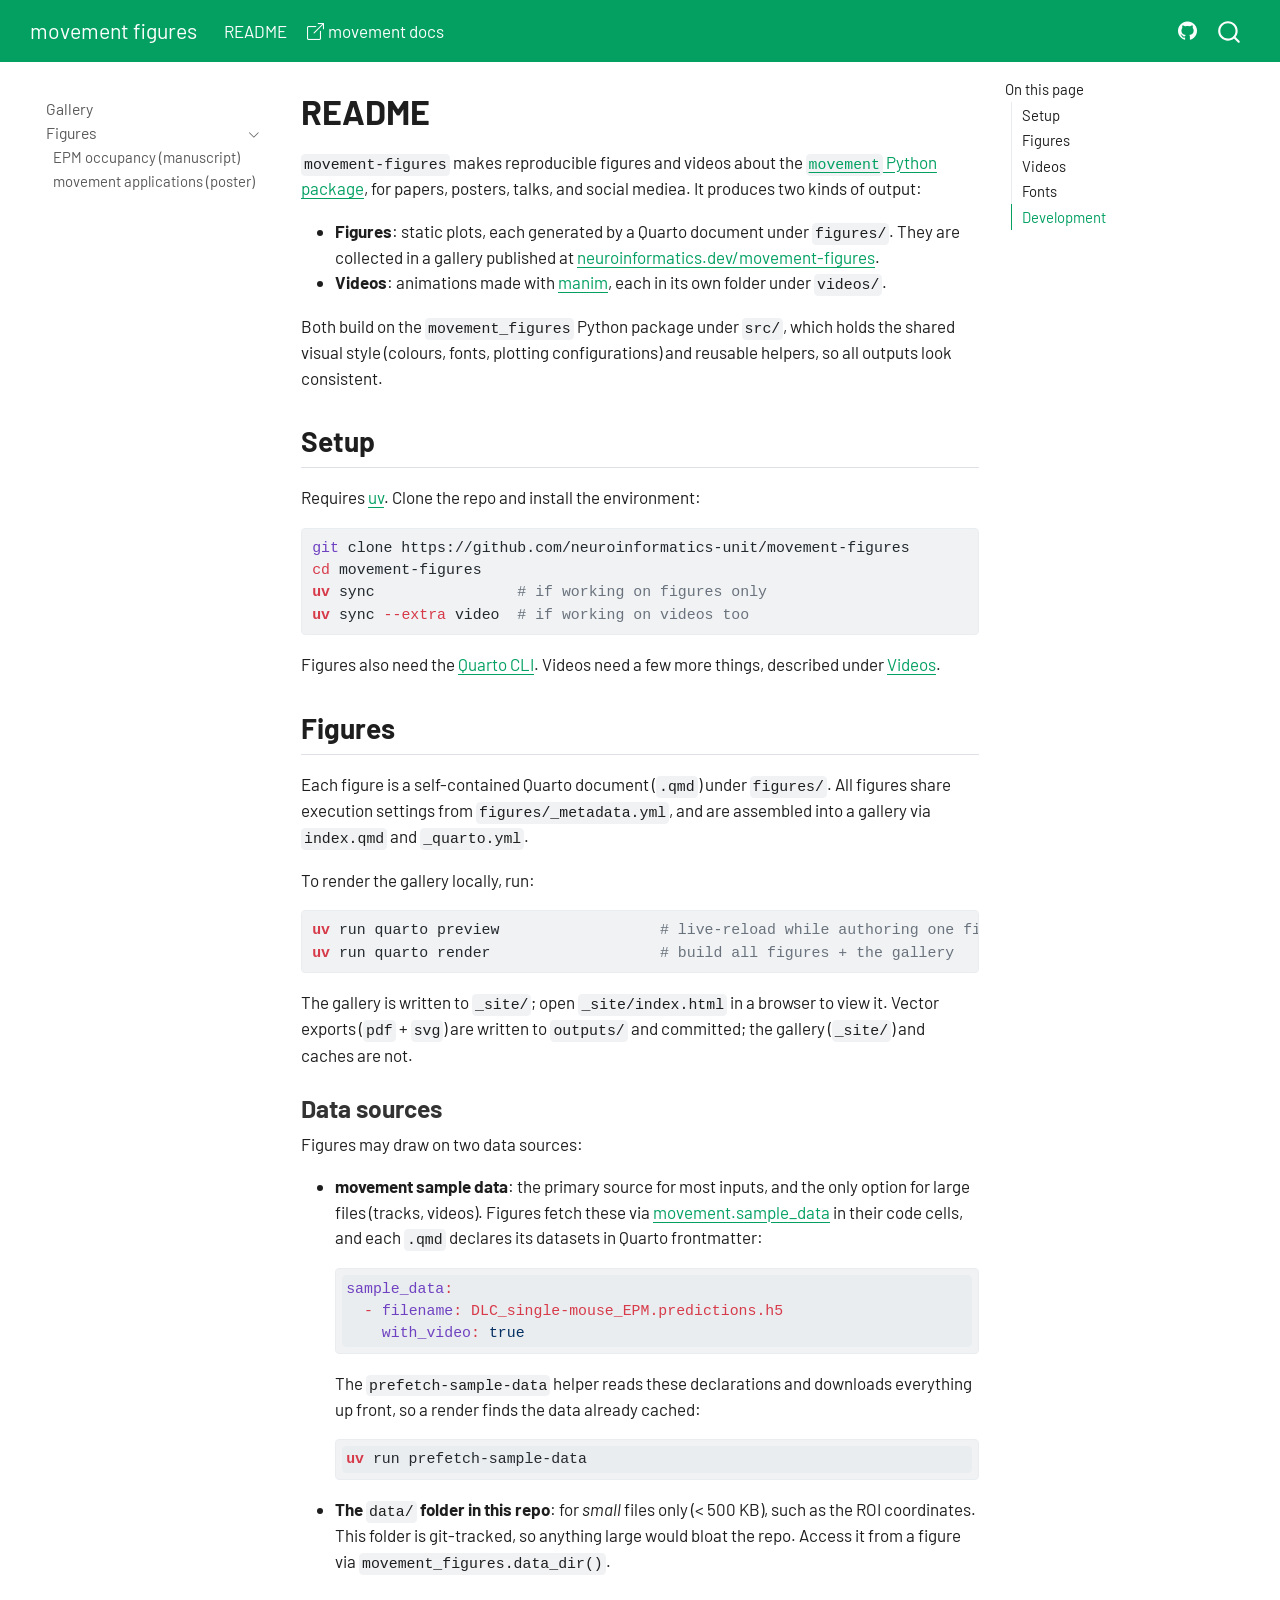
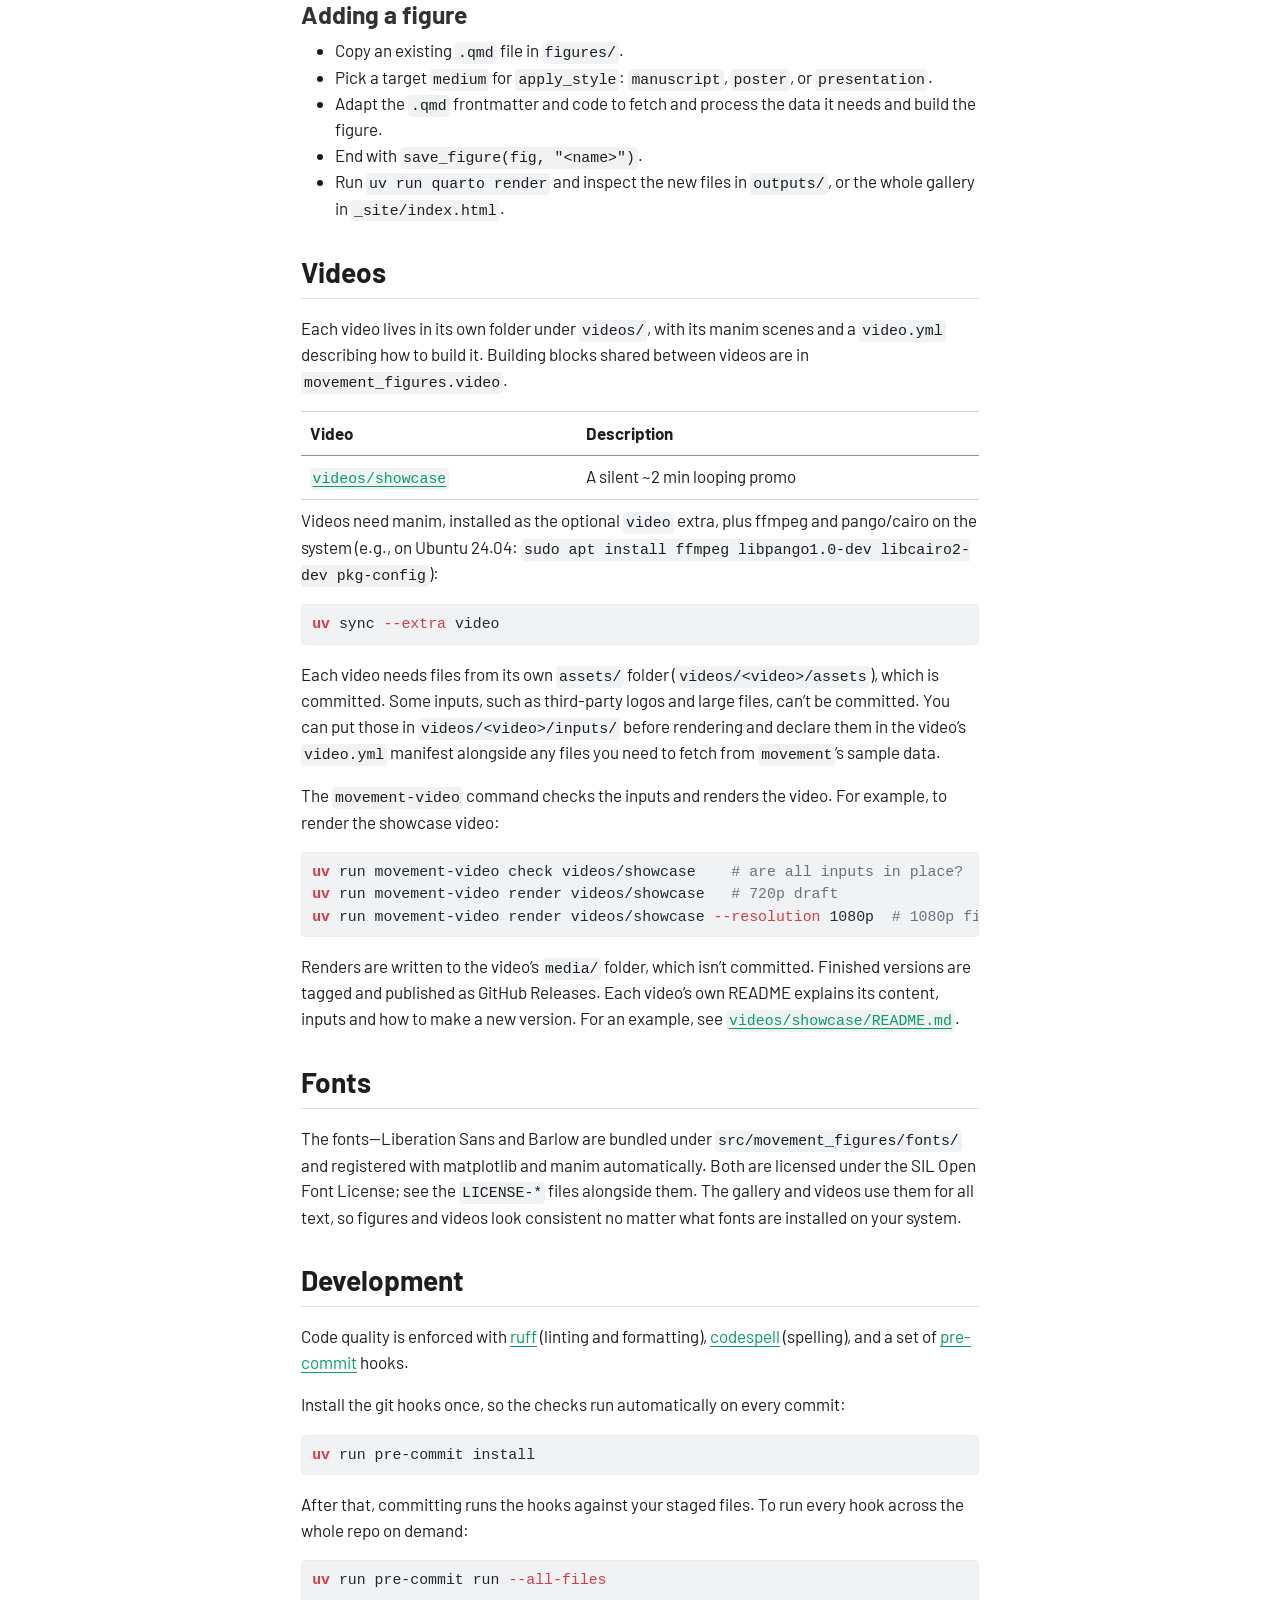
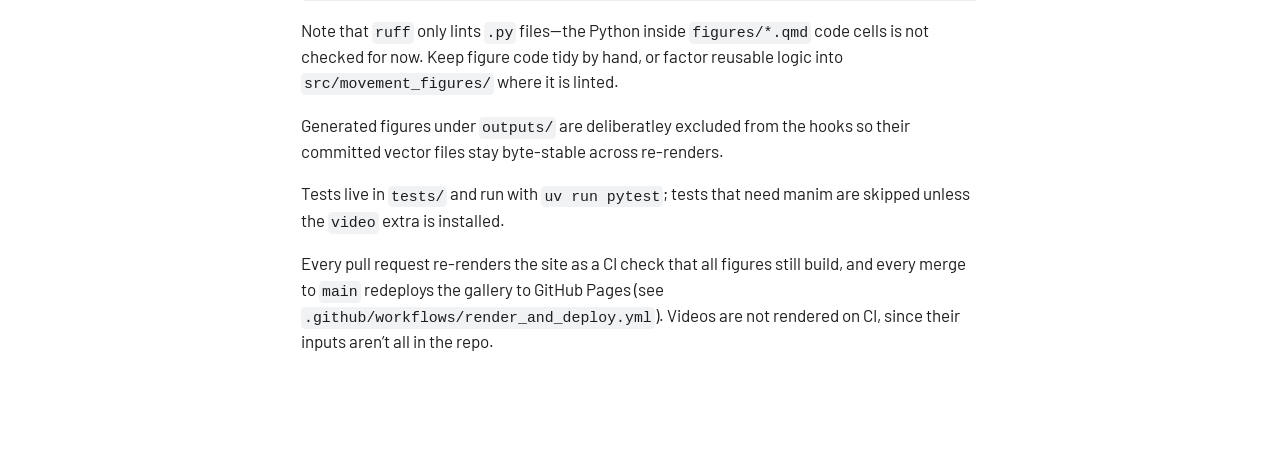
==== commit b61a4303: "Built site for gh-pages" ====
--- a/readme.html
+++ b/readme.html
@@ -324,14 +324,12 @@
 <section id="development" class="level2">
 <h2 class="anchored" data-anchor-id="development">Development</h2>
 <p>Code quality is enforced with <a href="https://docs.astral.sh/ruff/">ruff</a> (linting and formatting), <a href="https://github.com/codespell-project/codespell">codespell</a> (spelling), and a set of <a href="https://pre-commit.com/">pre-commit</a> hooks.</p>
-<p>Install the git hook once, so the checks run automatically on every commit:</p>
+<p>Install the git hooks once, so the checks run automatically on every commit:</p>
 <div class="code-copy-outer-scaffold"><div class="sourceCode" id="cb7"><pre class="sourceCode bash code-with-copy"><code class="sourceCode bash"><span id="cb7-1"><a href="#cb7-1" aria-hidden="true" tabindex="-1"></a><span class="ex">uv</span> run pre-commit install</span></code></pre></div><button title="Copy to Clipboard" class="code-copy-button"><i class="bi"></i></button></div>
 <p>After that, committing runs the hooks against your staged files. To run every hook across the whole repo on demand:</p>
 <div class="code-copy-outer-scaffold"><div class="sourceCode" id="cb8"><pre class="sourceCode bash code-with-copy"><code class="sourceCode bash"><span id="cb8-1"><a href="#cb8-1" aria-hidden="true" tabindex="-1"></a><span class="ex">uv</span> run pre-commit run <span class="at">--all-files</span></span></code></pre></div><button title="Copy to Clipboard" class="code-copy-button"><i class="bi"></i></button></div>
+<p>Note that <code>ruff</code> only lints <code>.py</code> files—the Python inside <code>figures/*.qmd</code> code cells is not checked for now. Keep figure code tidy by hand, or factor reusable logic into <code>src/movement_figures/</code> where it is linted.</p>
 <p>Generated figures under <code>outputs/</code> are deliberatley excluded from the hooks so their committed vector files stay byte-stable across re-renders.</p>
-<blockquote class="blockquote">
-<p>[!note] <code>ruff</code> only lints <code>.py</code> files—the Python inside <code>figures/*.qmd</code> code cells is not checked for now. Keep figure code tidy by hand, or factor reusable logic into <code>src/movement_figures/</code> where it is linted.</p>
-</blockquote>
 <p>Tests live in <code>tests/</code> and run with <code>uv run pytest</code>; tests that need manim are skipped unless the <code>video</code> extra is installed.</p>
 <p>Every pull request re-renders the site as a CI check that all figures still build, and every merge to <code>main</code> redeploys the gallery to GitHub Pages (see <code>.github/workflows/render_and_deploy.yml</code>). Videos are not rendered on CI, since their inputs aren’t all in the repo.</p>
 
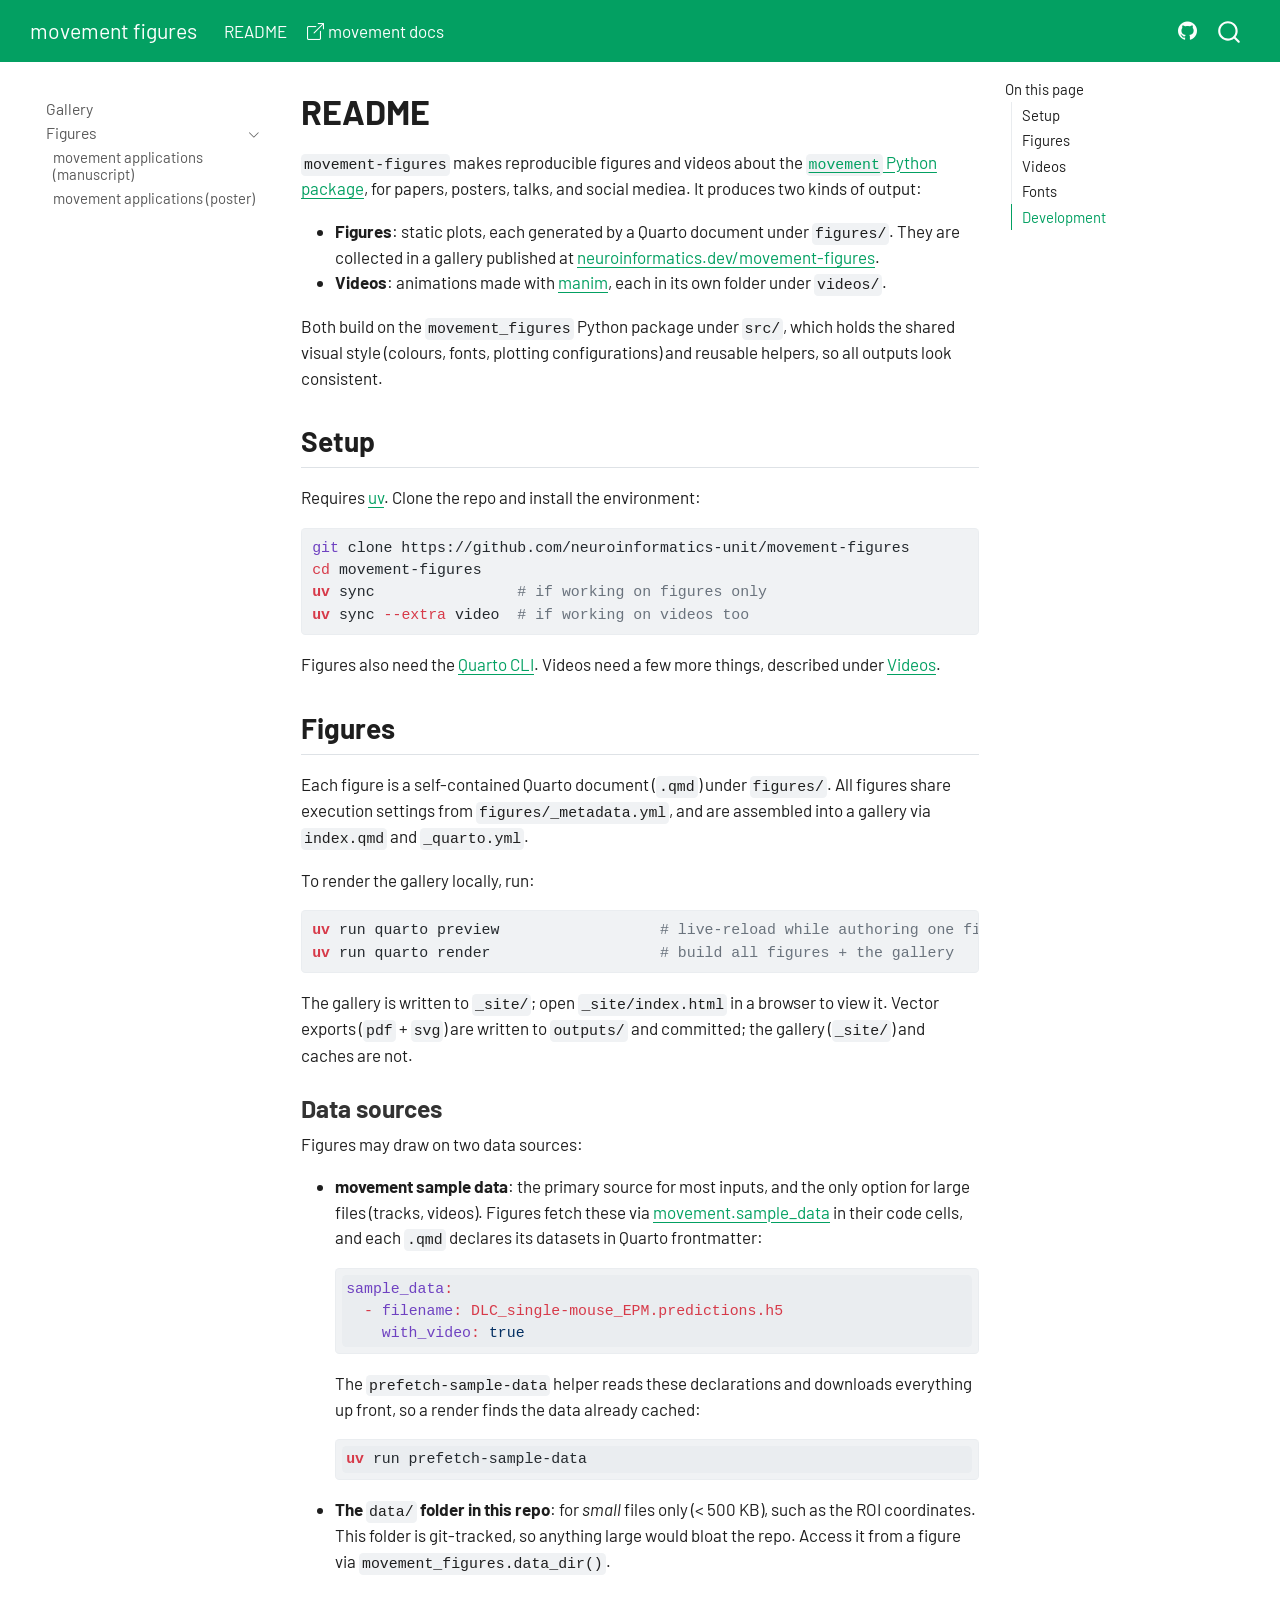
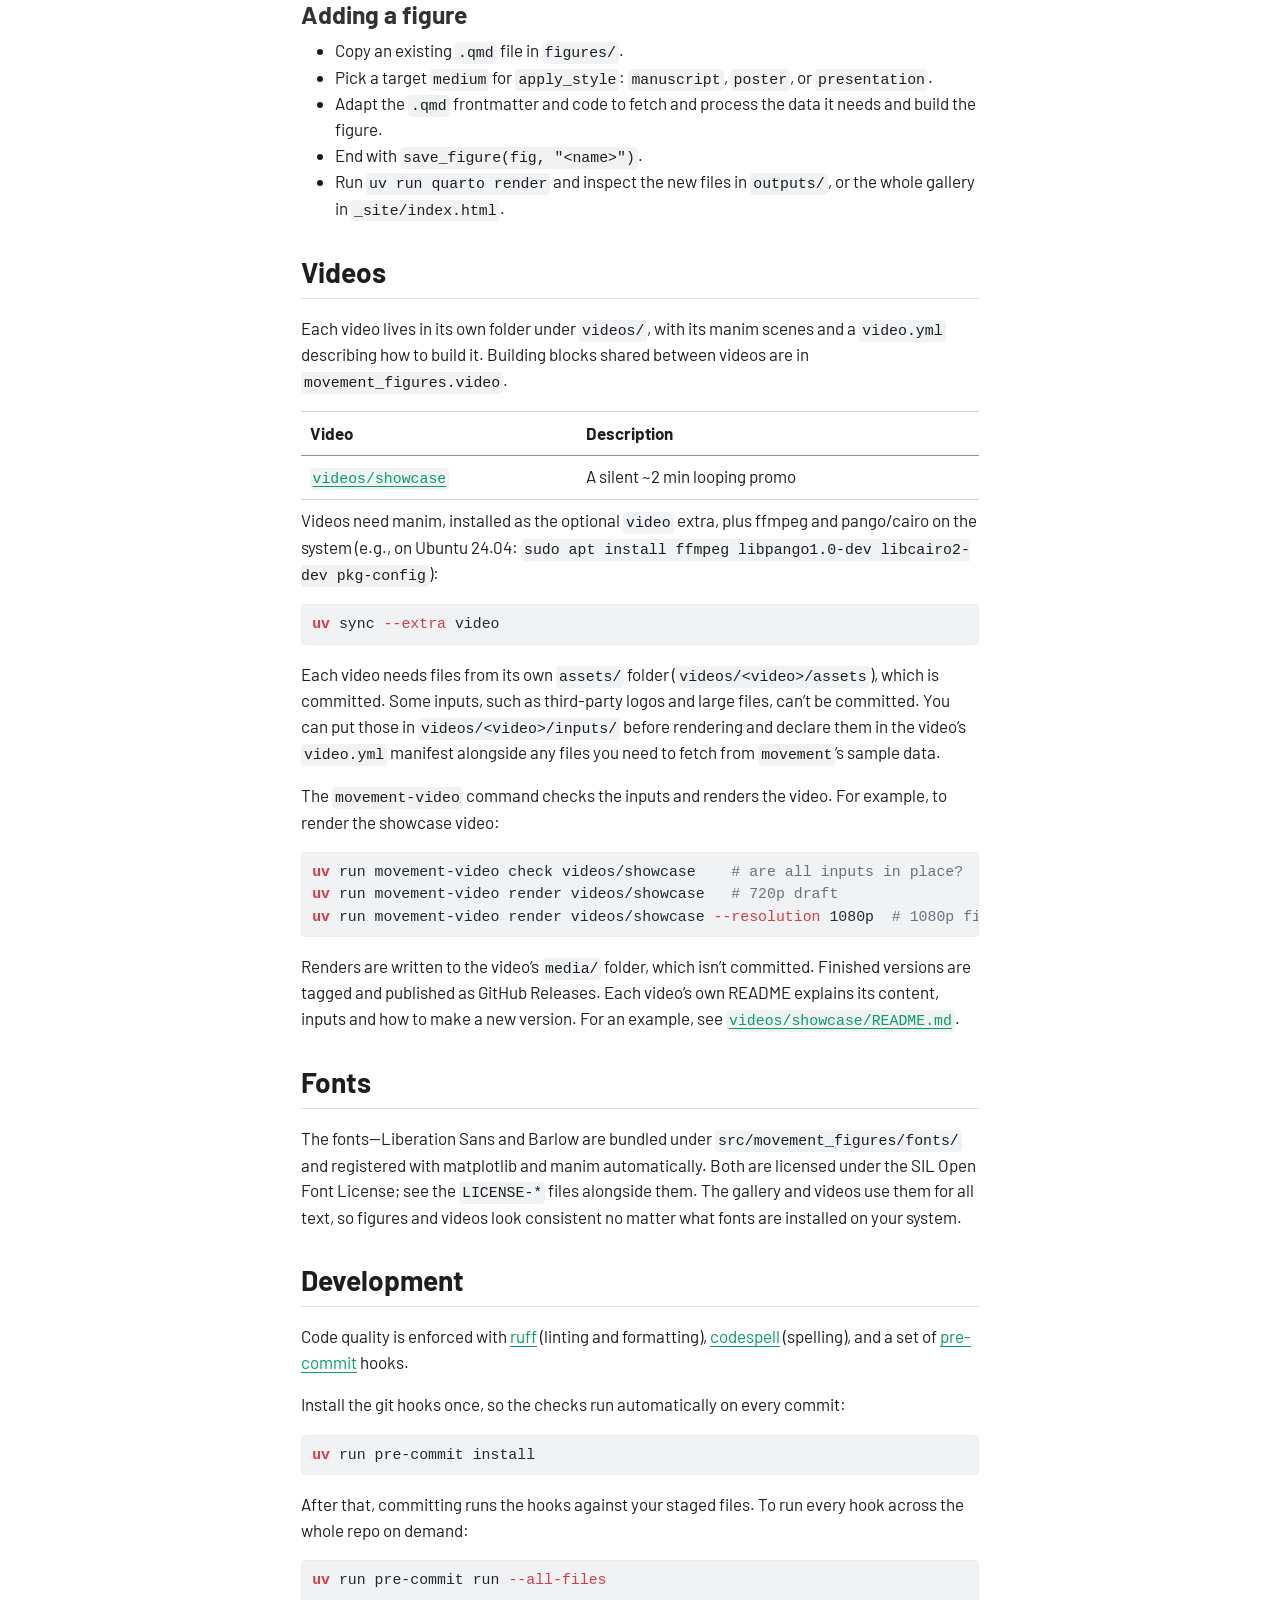
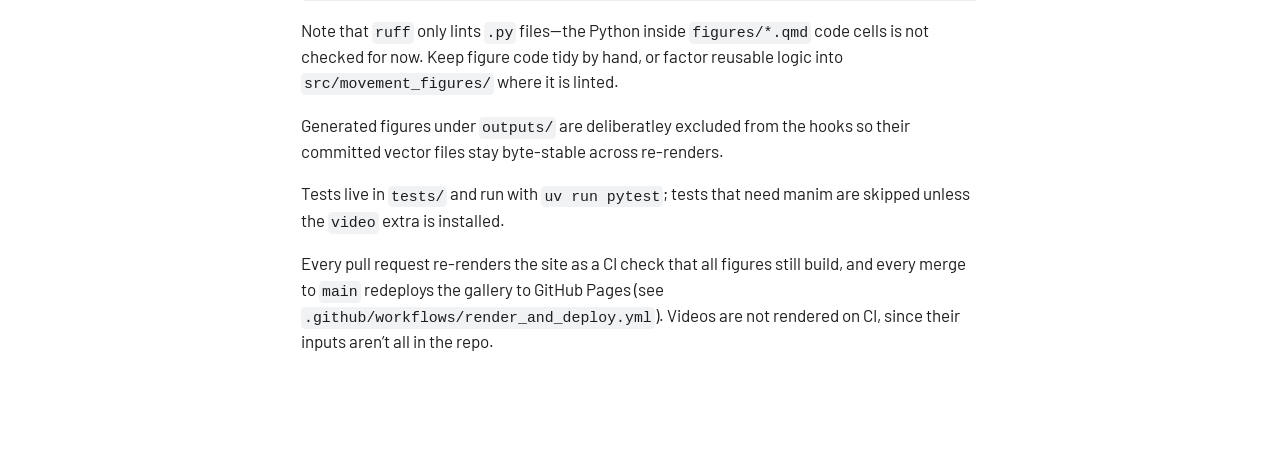
==== commit ae764bb0: "Built site for gh-pages" ====
--- a/readme.html
+++ b/readme.html
@@ -84,9 +84,9 @@
 <link href="site_libs/quarto-html/quarto-syntax-highlighting-5de16f5e46225c21e2daa90d340bf64f.css" rel="stylesheet" class="quarto-color-scheme-extra" id="quarto-text-highlighting-styles">
 <script src="site_libs/bootstrap/bootstrap.min.js"></script>
 <link href="site_libs/bootstrap/bootstrap-icons.css" rel="stylesheet">
-<link href="site_libs/bootstrap/bootstrap-9ec635a1bb018bcd87dfc484fcd0913f.min.css" rel="stylesheet" append-hash="true" class="quarto-color-scheme" id="quarto-bootstrap" data-mode="light">
-<link href="site_libs/bootstrap/bootstrap-dark-8104339673ae97f830ad6c46b8436ec8.min.css" rel="stylesheet" append-hash="true" class="quarto-color-scheme quarto-color-alternate" id="quarto-bootstrap" data-mode="light">
-<link href="site_libs/bootstrap/bootstrap-9ec635a1bb018bcd87dfc484fcd0913f.min.css" rel="stylesheet" append-hash="true" class="quarto-color-scheme-extra" id="quarto-bootstrap" data-mode="light">
+<link href="site_libs/bootstrap/bootstrap-f0970495691e09e6711acdceeb6487cb.min.css" rel="stylesheet" append-hash="true" class="quarto-color-scheme" id="quarto-bootstrap" data-mode="light">
+<link href="site_libs/bootstrap/bootstrap-dark-e1bfd1bbd62c499ce324c3070b950638.min.css" rel="stylesheet" append-hash="true" class="quarto-color-scheme quarto-color-alternate" id="quarto-bootstrap" data-mode="light">
+<link href="site_libs/bootstrap/bootstrap-f0970495691e09e6711acdceeb6487cb.min.css" rel="stylesheet" append-hash="true" class="quarto-color-scheme-extra" id="quarto-bootstrap" data-mode="light">
 <script id="quarto-search-options" type="application/json">{
   "location": "navbar",
   "copy-button": false,
@@ -189,8 +189,8 @@
       <ul id="quarto-sidebar-section-1" aria-labelledby="quarto-sidebar-section-1-label" class="collapse list-unstyled sidebar-section depth1 show">  
           <li class="sidebar-item">
   <div class="sidebar-item-container"> 
-  <a href="./figures/epm_occupancy.html" class="sidebar-item-text sidebar-link">
- <span class="menu-text">EPM occupancy (manuscript)</span></a>
+  <a href="./figures/movement_applications_manuscript.html" class="sidebar-item-text sidebar-link">
+ <span class="menu-text">movement applications (manuscript)</span></a>
   </div>
 </li>
           <li class="sidebar-item">
